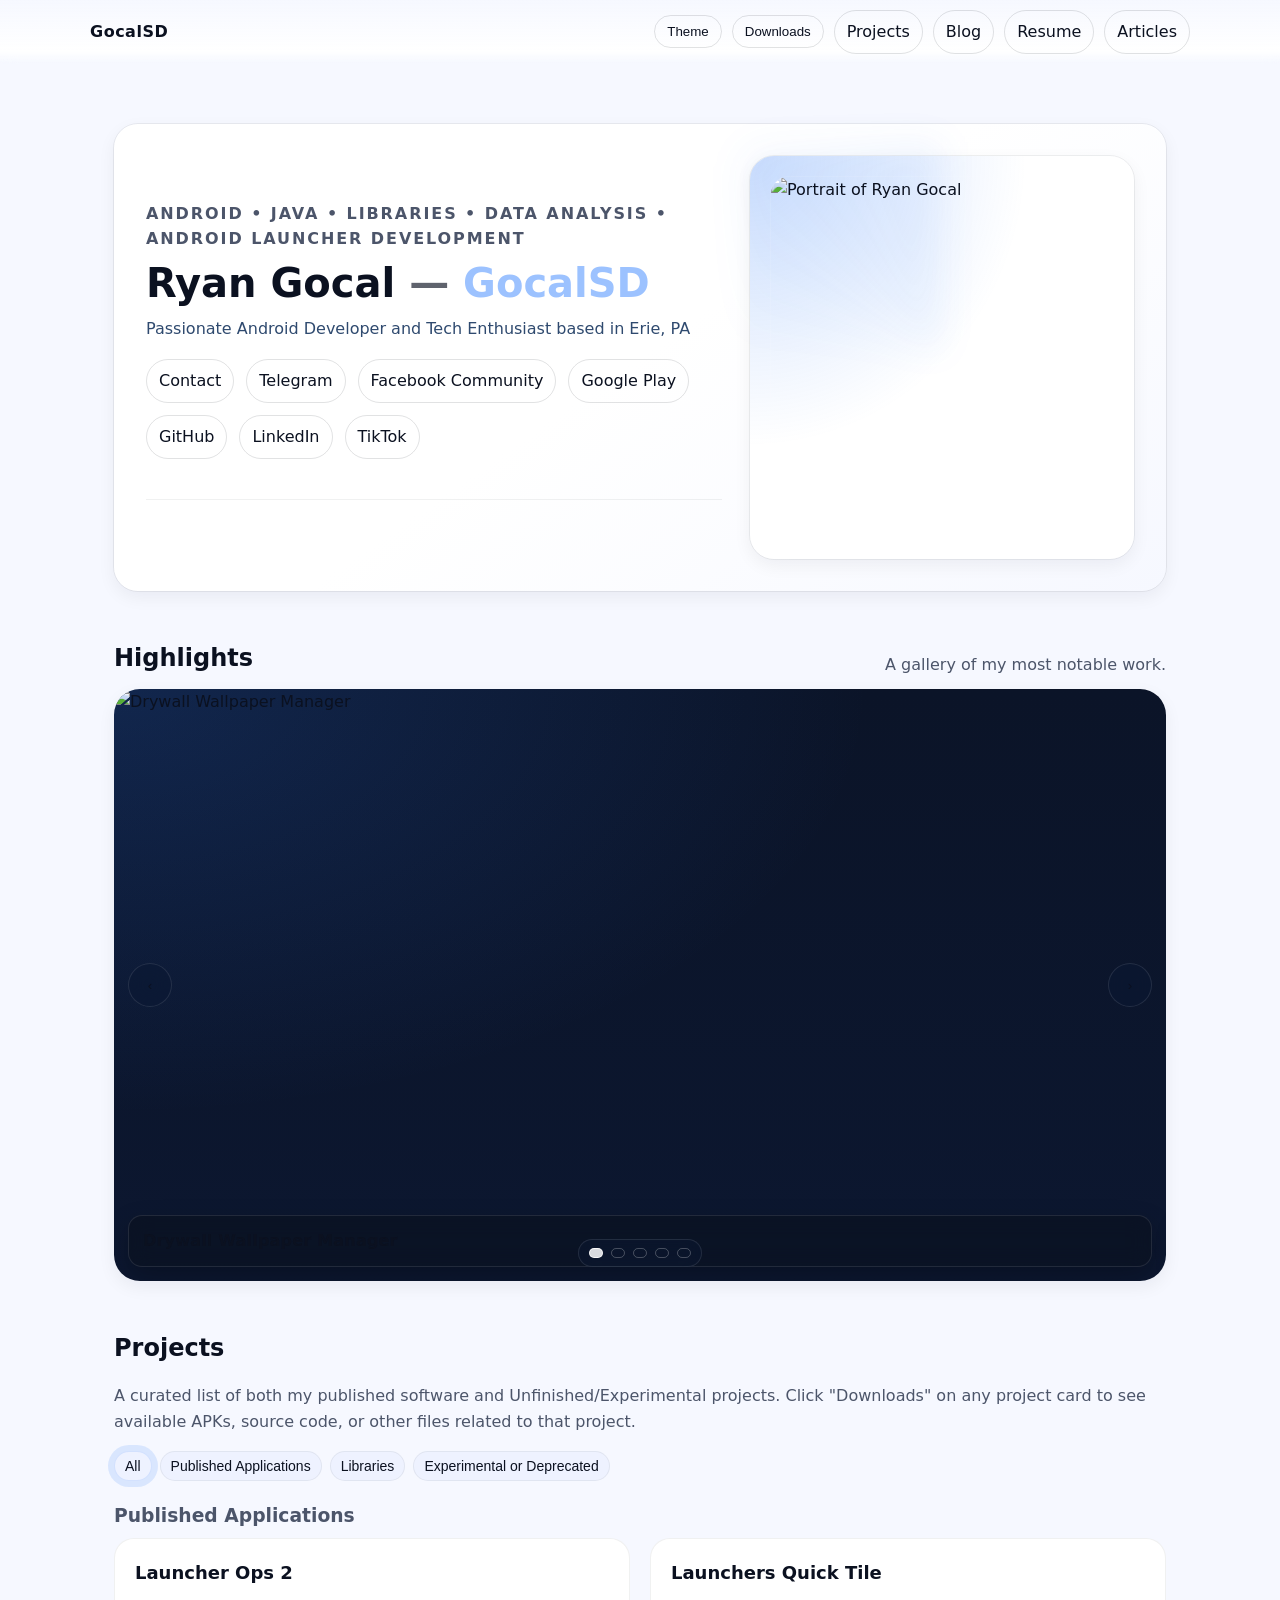
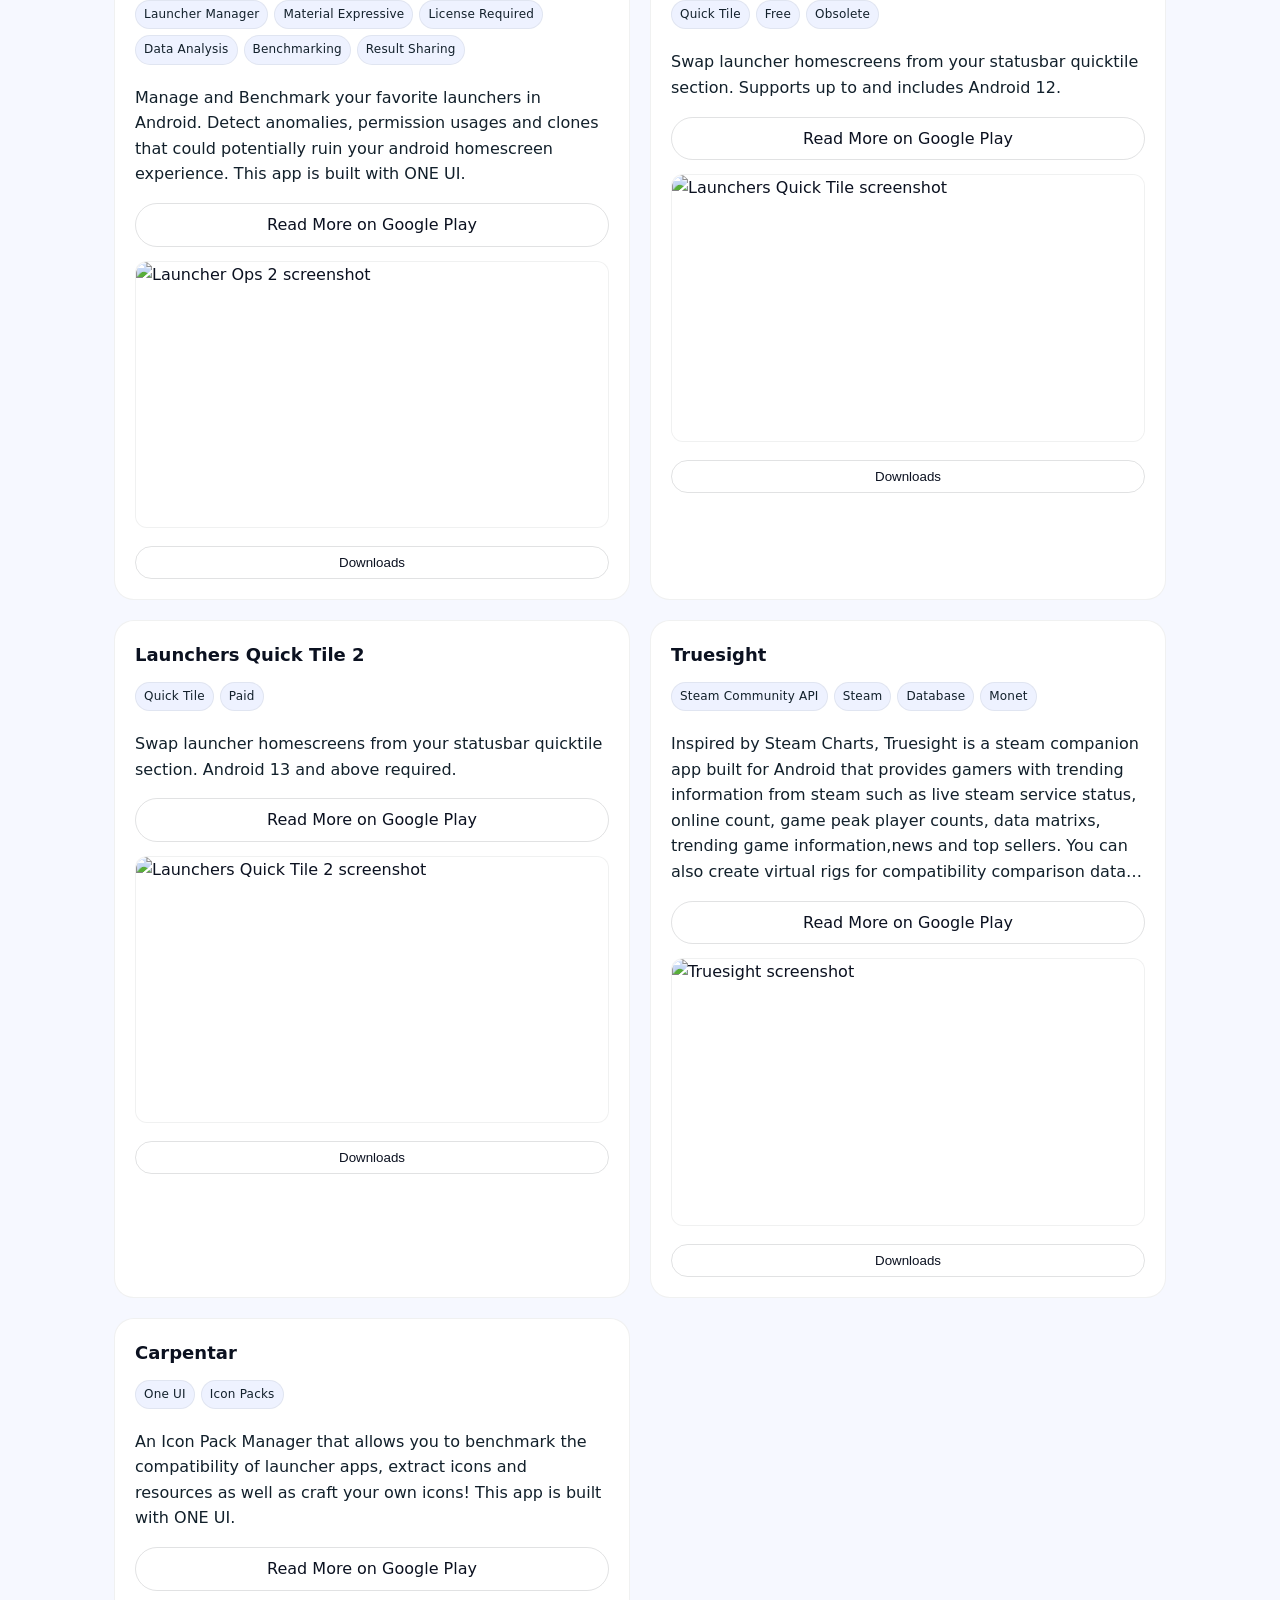
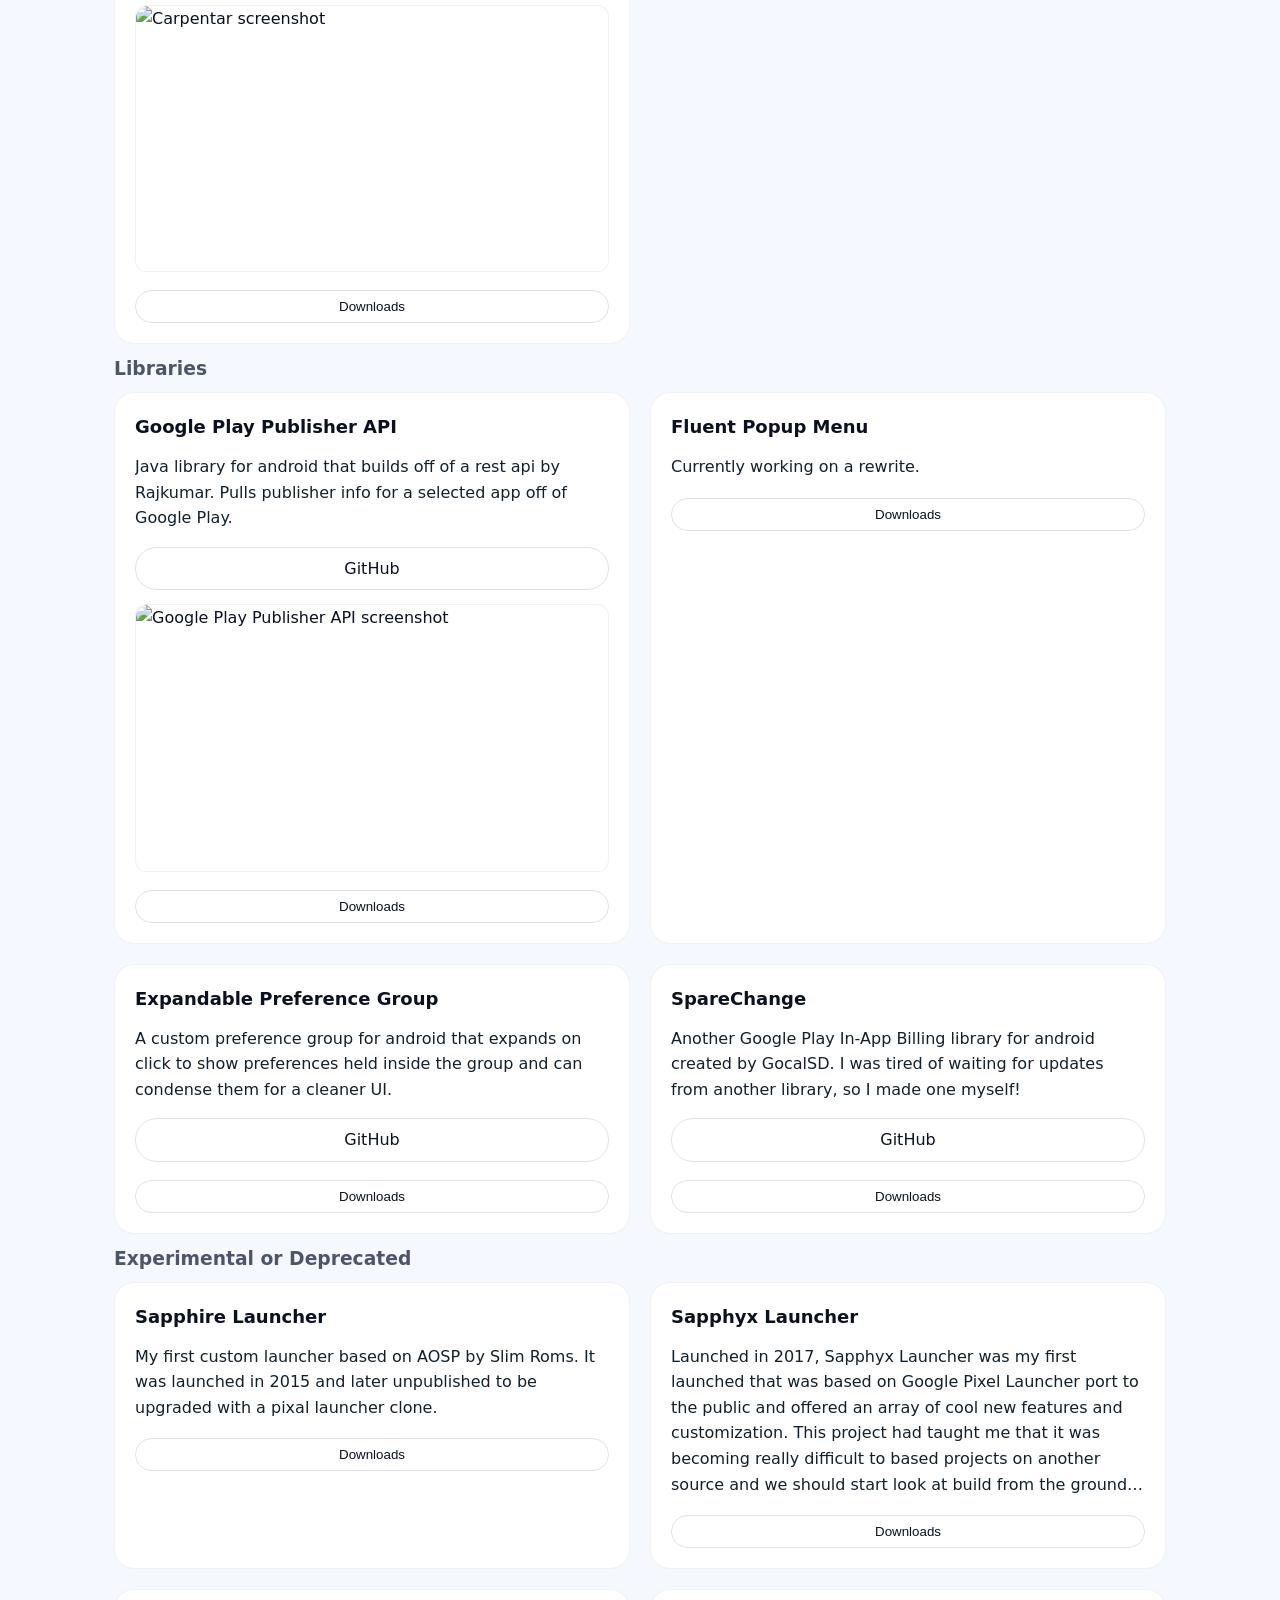
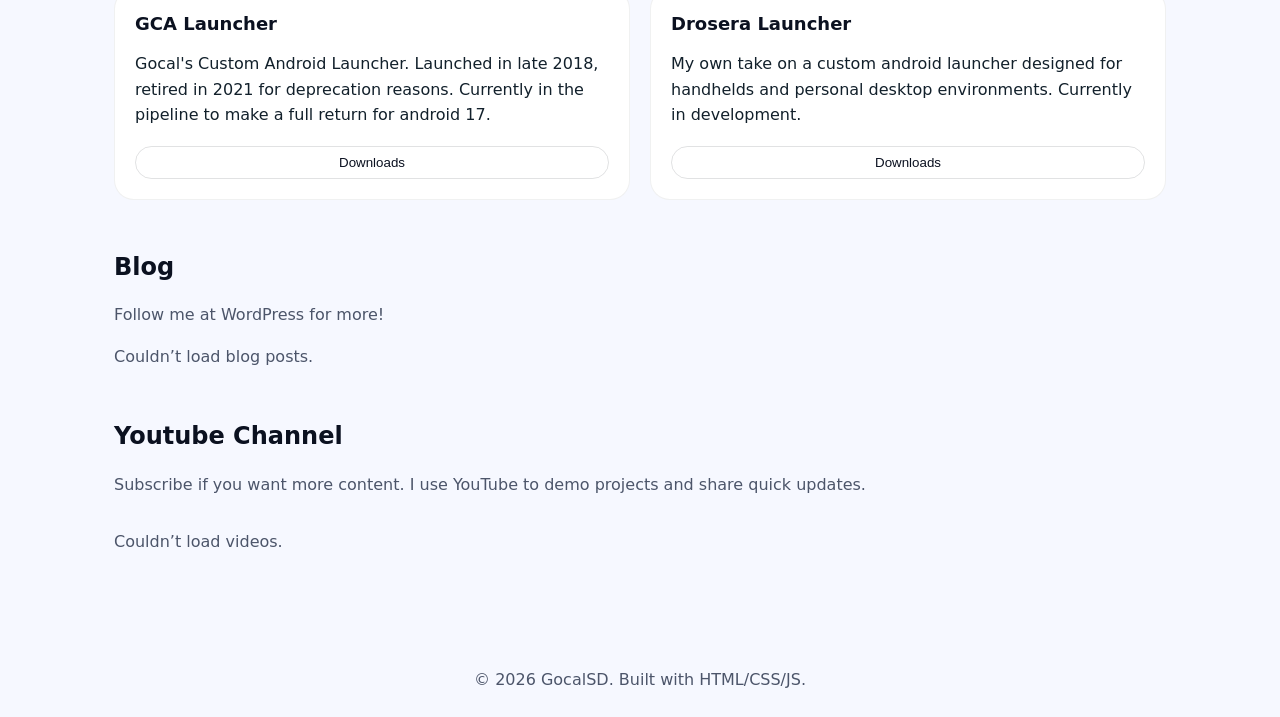
==== index.html @ b49c9dfb "Refactor downloads section styles in index.html Updated styles for downloads section to improve layo" ====
<!doctype html>
<html lang="en">
<head>
  <meta charset="utf-8" />
  <title>Ryan Gocal — GocalSD</title>
  <meta name="viewport" content="width=device-width, initial-scale=1" />
  <meta name="description" content="Android Products by GocalSD. Published Products, Experiments, and libraries." />

  <!-- Social cards -->
  <meta property="og:title" content="Ryan Gocal — GocalSD" />
  <meta property="og:description" content="Android developer — GocalSD. Projects, experiments, and code." />
  <meta property="og:type" content="website" />
  <meta property="og:image" content="https://raw.githubusercontent.com/rgocal/rgocal.github.io/main/avatar.png" />
  <meta name="twitter:card" content="summary_large_image" />

  <style>
    :root{
      --bg:#0b1220;
      --bg-soft:#0f1a30;
      --text:#ecf2ff;
      --muted:#a7b3cc;
      --brand:#2f7af7;
      --card:#101a2e;
      --chip:#17233d;
      --card-text:#cfe0ff;
      --subtitle:#cbd6ff;
      --border: rgba(255,255,255,.08);
      --header-fade: rgba(11,18,32,.92);
      --action-border: var(--border);
      --action-btn-bg: transparent;
      --action-btn-hover-bg: rgba(47,122,247,0.06);
      --ring: rgba(47,122,247,.35);
      --shadow: 0 10px 30px rgba(0,0,0,.35);
      --radius: 16px;
    }
    *{box-sizing:border-box}
    html,body{margin:0;padding:0;background:var(--bg);color:var(--text);font:16px/1.6 ui-sans-serif,system-ui,-apple-system,Segoe UI,Roboto,Inter,Ubuntu,'Helvetica Neue',Arial}
    a{color:inherit;text-decoration:none}
    .container{max-width:1100px;margin:0 auto;padding:24px}

    header.site{
      position:sticky;top:0;z-index:50;
      background:linear-gradient(180deg,var(--bg) 0%,var(--header-fade) 80%,rgba(0,0,0,0) 100%);
      backdrop-filter:saturate(140%) blur(8px)
    }
    .nav{display:flex;align-items:center;justify-content:space-between;gap:12px;padding:10px 0}
    .nav a.brand{font-weight:700;letter-spacing:.5px}
    .nav .actions{display:flex;gap:10px;align-items:center;flex-wrap:wrap}

    .btn{
      border:1px solid var(--action-border);
      padding:8px 12px;border-radius:999px;
      background:var(--action-btn-bg);color:var(--text);
      transition:transform .15s ease, border-color .2s ease, box-shadow .2s ease, background-color .12s ease
    }
    .btn:hover{border-color:var(--ring);box-shadow:0 0 0 6px var(--ring);background:var(--action-btn-hover-bg)}
    .toggle{cursor:pointer}

    /* Hero */
    .hero{
      display:grid;grid-template-columns:1.2fr .8fr;gap:28px;align-items:center;
      margin-top:36px;margin-bottom:28px;
      border-radius:calc(var(--radius) + 8px);
      padding:32px;
      background:linear-gradient(145deg,var(--bg-soft) 0%, var(--card) 50%, var(--bg) 100%);
      outline:1px solid rgba(0,0,0,0.06);
      box-shadow: var(--shadow)
    }
    .kicker{color:var(--muted);font-weight:600;text-transform:uppercase;letter-spacing:.12em;margin-bottom:8px}
    h1{font-size:40px;line-height:1.15;margin:0 0 10px}
    .subtitle{color:var(--subtitle);margin:0 0 18px}
    .hero-actions{display:flex;gap:12px;flex-wrap:wrap}
    .hero-objectives{margin-top:clamp(24px, 3.2vw, 40px);padding-top:14px;border-top:1px solid var(--border)}
    .hero-objectives ul{margin:0;padding-left:1.1rem;display:flex;flex-direction:column;gap:8px}
    .hero-objectives li{color:var(--card-text)}
    .hero-objectives strong{color:var(--text)}

    .hero-media{
      position:relative;aspect-ratio:1/1.05;border-radius:24px;padding:20px;
      background:radial-gradient(120% 120% at 0% 0%, rgba(47,122,247,.25) 0%, rgba(47,122,247,0) 60%),
                 linear-gradient(180deg,var(--bg-soft),var(--card));
      outline:1px solid var(--border);
      box-shadow: var(--shadow)
    }
    .hero-media img{
      width:100%;height:100%;object-fit:cover;border-radius:18px;display:block;
      border:1px solid rgba(255,255,255,.1); transform:translateZ(0);
    }
    .ring{
      position:absolute; inset:-14px; border-radius:28px; pointer-events:none;
      background: conic-gradient(from 0deg, transparent 0 75%, var(--ring));
      filter:blur(18px); opacity:.55; animation:spin 10s linear infinite
    }
    @keyframes spin{to{transform:rotate(360deg)}}

    /* Sections */
    section{margin:48px 0}
    .section-title{font-weight:700;margin:0 0 12px;font-size:24px}
    .muted{color:var(--muted)}

    /* Projects */
    .filters{display:flex;gap:8px;flex-wrap:wrap;margin:10px 0 20px}
    .chip{
      background:var(--chip);
      border:1px solid var(--border);
      border-radius:999px;
      padding:6px 10px;
      font-size:14px;
      color:var(--text);
      cursor:pointer;
      transition:transform .1s ease, border-color .2s ease, box-shadow .2s ease
    }
    .chip[aria-pressed="true"]{border-color:var(--ring);box-shadow:0 0 0 6px var(--ring)}

    .grid{display:grid;grid-template-columns:repeat(2,minmax(0,1fr));gap:20px}
    @media (max-width:960px){.hero{grid-template-columns:1fr}.grid{grid-template-columns:1fr}}
    @media (max-width:640px){.grid{grid-template-columns:1fr}}

    /* Badge chips on cards */
    .badges{display:flex;flex-wrap:wrap;gap:6px;margin:0 0 8px}

    .badge{
      font-size:12px; padding:4px 8px; border-radius:999px;
      border:1px solid var(--border);
      background:var(--chip);
      color:var(--card-text);
      letter-spacing:.2px; white-space:nowrap;
    }
    .card .price{
      font-size:12px;
      font-weight:700;
      color:var(--brand);
      margin-top:-2px;
    }

        /* Item cards */
    .card{
      background:var(--card);
      border-radius:20px;
      padding:20px;
      border:1px solid var(--border);
      display:flex;flex-direction:column;gap:12px;
      transition:transform .15s ease, box-shadow .2s ease, border-color .2s ease
    }
    .card:hover{transform:translateY(-2px); border-color:var(--ring); box-shadow:0 12px 30px rgba(10,30,70,.35)}
    .card h3{margin:0;font-size:18px}
    .card p{margin:0;color:var(--card-text)}
    .card .links{margin-top:4px;display:flex;flex-direction:column;gap:8px;align-items:stretch}
    .card .links .btn{width:100%;text-align:center}
    .card .links-bottom{margin-top:6px}

    /* Clamp long descriptions so cards are even height-ish */
    .card p{
      display:-webkit-box;
      -webkit-line-clamp:6;
      line-clamp:6;
      -webkit-box-orient:vertical;
      overflow:hidden;
    }

    /* Tame screenshots: 16:9, cropped nicely */
    .screenshot-carousel{
      position:relative;
      width:100%;
      border-radius:12px;
      overflow:hidden;
      border:1px solid var(--border);
      background:rgba(255,255,255,.03);
      margin-top:2px;
    }
    .screenshot-carousel img{
      display:block;
      width:100%;
      aspect-ratio:16/9;
      object-fit:cover;
      border-radius:12px;
      transition:opacity .3s ease;
    }

    /* Downloads sections in project details modal */

.downloads-content{
  display:flex;
  flex-direction:column;
  height:auto;
  max-height:85vh;
  padding:20px;
}

.downloads-header{
  display:flex;
  justify-content:space-between;
  align-items:flex-start;
  gap:12px;
  margin-bottom:14px;
}

.downloads-header h2{
  margin:0;
}

.downloads-list{
  display:flex;
  flex-direction:column;
  gap:8px;
  overflow:auto;
  flex:1 1 auto;
  padding-right:8px;
}

.downloads-list::-webkit-scrollbar{width:12px}
.downloads-list::-webkit-scrollbar-track{background:transparent}
.downloads-list::-webkit-scrollbar-thumb{background:rgba(255,255,255,0.06);border-radius:8px;border:3px solid transparent;background-clip:content-box}
@supports (scrollbar-width: thin) {
  .downloads-list{ scrollbar-width: thin; scrollbar-color: rgba(255,255,255,0.06) transparent; }
}

.download-row{
  display:grid;
  grid-template-columns: 1fr 140px 90px auto;
  gap:10px;
  align-items:center;
  padding:10px;
  border:1px solid var(--border);
  border-radius:12px;
  background:rgba(255,255,255,.03);
}

.download-name{
  font-weight:650;
  overflow:hidden;
  text-overflow:ellipsis;
  white-space:nowrap;
}

.download-actions{
  display:flex;
  gap:8px;
  justify-content:flex-end;
}

@media (max-width:700px){
  .download-row{
    grid-template-columns:1fr;
  }
  .download-actions{
    justify-content:flex-start;
  }
}

    /* Downloads dropdown (uses native details for accessibility) */
    details.downloads{position:relative}
    details.downloads summary{list-style:none;cursor:pointer}
    details.downloads summary::-webkit-details-marker{display:none}
    details.downloads .menu{
      display:none;
      position:absolute;right:0;top:calc(100% + 8px);
      background:var(--card);
      border:1px solid var(--border);
      border-radius:10px;
      padding:8px;
      box-shadow:var(--shadow);
      flex-direction:column;gap:6px;min-width:170px;z-index:40
    }
    details.downloads[open] .menu{display:flex}
    details.downloads .menu a{
      display:block;padding:6px 8px;border-radius:8px;
      color:var(--card-text);text-decoration:none;border:1px solid transparent
    }
    details.downloads .menu a:hover{background:var(--bg-soft);border-color:var(--ring)}

    /* Resume/Articles dropdown in header */
    details.menuDrop{position:relative}
    details.menuDrop summary{list-style:none;cursor:pointer}
    details.menuDrop summary::-webkit-details-marker{display:none}
    details.menuDrop .menu{
      display:none;
      position:absolute;right:0;top:calc(100% + 8px);
      background:var(--card);
      border:1px solid var(--border);
      border-radius:10px;
      padding:8px;
      box-shadow:var(--shadow);
      display:flex;flex-direction:column;gap:6px;
      min-width:260px;
      z-index:60
    }
    details.menuDrop[open] .menu{display:flex}
    details.menuDrop .menu a{
      display:block;
      padding:8px 10px;
      border-radius:10px;
      color:var(--card-text);
      text-decoration:none;
      border:1px solid transparent
    }
    details.menuDrop .menu a:hover{background:var(--bg-soft);border-color:var(--ring)}

    /* PDF modal */
    .modal{position:fixed;inset:0;display:none;align-items:center;justify-content:center;background:rgba(0,0,0,0.6);z-index:100}
    .modal.open{display:flex}
    .modal-content{width:90%;max-width:1000px;height:85%;background:var(--card);border-radius:12px;overflow:hidden;position:relative;border:1px solid var(--border);box-shadow:var(--shadow)}
    .modal-close{position:absolute;top:8px;right:8px;background:transparent;border:0;color:var(--card-text);font-size:22px;padding:6px;cursor:pointer}
    #pdfViewer{width:100%;height:100%;border:0}

    /* Blog cards */
    #blog .meta{ color:var(--muted); font-size:12px; margin-top:4px; }

    /* Gallery / Carousel */
    .carousel{
      border-radius:calc(var(--radius) + 10px);
      overflow:hidden;
      outline:1px solid rgba(255,255,255,.08);
      background:linear-gradient(180deg,#0b1428,#0c1730);
      box-shadow: var(--shadow);
    }
    .carousel-top{
      display:flex;align-items:end;justify-content:space-between;gap:12px;
      margin:0 0 12px;
    }
    .carousel-top .section-title{margin:0}
    .carousel-top .muted{margin:0}

    .carousel-viewport{
      position:relative;
      width:100%;
      aspect-ratio: 16/9;
      background: radial-gradient(120% 120% at 0% 0%, rgba(47,122,247,.18) 0%, rgba(47,122,247,0) 60%);
    }
    .carousel-track{
      height:100%;
      display:flex;
      transition: transform 500ms ease;
      will-change: transform;
    }
    .slide{
      min-width:100%;
      height:100%;
      position:relative;
      user-select:none;
    }
    .slide a{display:block;height:100%}

    /* Default: cover crop */
    .slide img{
      width:100%;
      height:100%;
      object-fit:cover;
      object-position:center;
      display:block;
    }

    /* Low-res handling: don't stretch; keep sharp */
    .slide.is-lowres img{
      object-fit:contain;
      background:
        radial-gradient(120% 120% at 0% 0%, rgba(47,122,247,.16) 0%, rgba(47,122,247,0) 60%),
        linear-gradient(180deg,#0b1428,#0c1730);
      padding:18px;
      border-radius:18px;
    }

    /* Optional little badge */
    .lowres-badge{
      position:absolute;
      top:14px; right:14px;
      font-size:12px;
      padding:6px 10px;
      border-radius:999px;
      border:1px solid rgba(255,255,255,.10);
      background: rgba(12, 25, 51, .55);
      backdrop-filter: blur(10px);
      -webkit-backdrop-filter: blur(10px);
      color: rgba(255,255,255,.85);
      pointer-events:none;
    }

    /* Portrait / landscape crop bias */
    .slide.is-portrait img{ object-position: 50% 25%; }
    .slide.is-landscape img{ object-position: 50% 50%; }

    /* Bottom caption glass banner */
    .caption{
      position:absolute;
      left:14px; right:14px; bottom:14px;
      padding:12px 14px;
      border-radius:14px;
      color:var(--text);
      background: rgba(10, 16, 28, .52);
      border:1px solid rgba(255,255,255,.10);
      backdrop-filter: blur(10px);
      -webkit-backdrop-filter: blur(10px);
      box-shadow: 0 10px 25px rgba(0,0,0,.25);
      display:flex;
      align-items:center;
      justify-content:space-between;
      gap:12px;
      pointer-events:none; /* so slide clicks still work */
    }
    .caption .cap-text{
      font-weight:650;
      letter-spacing:.2px;
      overflow:hidden;
      text-overflow:ellipsis;
      white-space:nowrap;
    }
    .caption .cap-hint{
      color:rgba(255,255,255,.72);
      font-size:12px;
      flex:0 0 auto;
    }

    /* Controls */
    .carousel-btn{
      position:absolute;
      top:50%;
      transform:translateY(-50%);
      width:44px;height:44px;border-radius:999px;
      border:1px solid rgba(255,255,255,.10);
      background: rgba(12, 25, 51, .55);
      backdrop-filter: blur(10px);
      -webkit-backdrop-filter: blur(10px);
      color:var(--text);
      display:grid;place-items:center;
      cursor:pointer;
      transition: transform .12s ease, box-shadow .2s ease, border-color .2s ease;
      z-index:5;
    }
    .carousel-btn:hover{border-color:var(--ring);box-shadow:0 0 0 6px var(--ring)}
    .carousel-btn:active{transform:translateY(-50%) scale(.98)}
    .carousel-btn.prev{left:14px}
    .carousel-btn.next{right:14px}

    .dots{
      position:absolute;
      left:50%;
      transform:translateX(-50%);
      bottom:14px;
      display:flex;
      gap:8px;
      padding:8px 10px;
      border-radius:999px;
      background: rgba(12, 25, 51, .45);
      border:1px solid rgba(255,255,255,.10);
      backdrop-filter: blur(10px);
      -webkit-backdrop-filter: blur(10px);
      z-index:5;
    }
    .dot{
      width:10px;height:10px;border-radius:999px;
      border:1px solid rgba(255,255,255,.35);
      opacity:.7;
      cursor:pointer;
      background:transparent;
    }
    .dot[aria-current="true"]{
      opacity:1;
      background: rgba(255,255,255,.85);
      border-color: rgba(255,255,255,.85);
    }

    /* Articles menu: max height ~ 5 items then scroll */
    .articles-menu{ max-height: 340px; overflow:auto; padding:6px; }
    .articles-item{
      display:flex; gap:10px; align-items:flex-start;
      padding:10px 10px;
      border-radius:10px;
      border:1px solid transparent;
      cursor:pointer;
    }
    .articles-item:hover{ background:var(--bg-soft); border-color:var(--ring); }
    .articles-text{ flex:1; min-width:0; }
    .articles-title{
      font-weight:650; line-height:1.25;
      white-space:nowrap; overflow:hidden; text-overflow:ellipsis;
    }
    .articles-summary{
      margin-top:3px; color:var(--muted);
      font-size:12px; line-height:1.25;
      white-space:nowrap; overflow:hidden; text-overflow:ellipsis;
    }
    .articles-item.expanded .articles-title,
    .articles-item.expanded .articles-summary{
      white-space:normal; overflow:visible; text-overflow:clip;
    }
    .articles-expand{
      flex:0 0 auto;
      width:34px;height:34px;border-radius:999px;
      border:1px solid var(--border);
      background:transparent;
      color:var(--text);
      display:grid;place-items:center;
      cursor:pointer;
      transition: border-color .2s ease, box-shadow .2s ease, transform .12s ease;
    }
    .articles-expand:hover{ border-color:var(--ring); box-shadow:0 0 0 6px var(--ring); }
    .articles-expand:active{ transform:scale(.98); }

    footer{margin:60px 0 20px;color:var(--muted);text-align:center}
  </style>
</head>

<body>
  <header class="site">
    <div class="container nav">
      <a class="brand" href="#top">GocalSD</a>

      <nav class="actions">
        <button class="btn toggle" id="themeBtn" aria-label="Toggle theme">Theme</button>
        <button class="btn" type="button" data-download-project="root">Downloads</button>
        <a class="btn" href="#projects">Projects</a>
        <a class="btn" href="#blog">Blog</a>

        <details class="menuDrop" id="resumeControl">
          <summary class="btn" aria-haspopup="true" aria-expanded="false">Resume</summary>
          <div class="menu resume-menu" role="menu" aria-label="Resume documents"></div>
        </details>

        <details class="menuDrop" id="articlesControl">
          <summary class="btn" aria-haspopup="true" aria-expanded="false">Articles</summary>
          <div class="menu articles-menu" role="menu" aria-label="Articles and mentions"></div>
        </details>
      </nav>
    </div>
  </header>

  <main id="top" class="container">
    <!-- HERO -->
    <section class="hero" aria-label="Intro">
      <div>
        <div class="kicker">Android • Java • Libraries • Data analysis • Android Launcher Development</div>
        <h1>Ryan Gocal <span style="opacity:.65">—</span> <span style="color:#9cc2ff">GocalSD</span></h1>
        <p class="subtitle">Passionate Android Developer and Tech Enthusiast based in Erie, PA</p>

        <div class="hero-actions">
          <a class="btn" href="mailto:rgocal09@gmail.com">Contact</a>
          <a class="btn" href="t.me/@rgocal" target="_blank" rel="noopener">Telegram</a>
          <a class="btn" href="https://www.facebook.com/GocalSoftwareDevelopment/" target="_blank" rel="noopener">Facebook Community</a>
          <a class="btn" href="https://play.google.com/store/apps/dev?id=8934848548747347540" target="_blank" rel="noopener">Google Play</a>
          <a class="btn" href="https://github.com/rgocal" target="_blank" rel="noopener">GitHub</a>
          <a class="btn" href="https://www.linkedin.com/in/ryan-gocal-28682119a/" target="_blank" rel="noopener">LinkedIn</a>
          <a class="btn" href="https://www.tiktok.com/@dracos_aura" target="_blank" rel="noopener">TikTok</a>
        </div>

        <div class="hero-objectives" id="objectivesList" aria-live="polite"></div>
      </div>

      <div class="hero-media" aria-hidden="true">
        <div class="ring"></div>
        <picture>
          <source srcset="https://raw.githubusercontent.com/rgocal/rgocal.github.io/main/avatar_optimized_small.webp" type="image/webp">
          <img src="https://raw.githubusercontent.com/rgocal/rgocal.github.io/main/avatar.png"
               alt="Portrait of Ryan Gocal" loading="lazy" width="1200" height="1200">
        </picture>
      </div>
    </section>

    <!-- GALLERY -->
    <section id="gallery" aria-label="Highlights">
      <div class="carousel-top">
        <h2 class="section-title" id="gallery-title">Highlights</h2>
        <p class="muted" id="gallery-subtitle">A gallery of my most notable work.</p>
      </div>

      <div class="carousel" data-carousel>
        <div class="carousel-viewport" id="carousel-viewport">
          <div class="carousel-track" id="carousel-track"></div>

          <button class="carousel-btn prev" type="button" id="carousel-prev" aria-label="Previous slide">‹</button>
          <button class="carousel-btn next" type="button" id="carousel-next" aria-label="Next slide">›</button>

          <div class="dots" id="carousel-dots" aria-label="Slide navigation"></div>
        </div>
      </div>
    </section>

    <!-- PROJECTS -->
    <section id="projects" aria-label="Projects">
      <h2 class="section-title">Projects</h2>
      <p class="muted">
        A curated list of both my published software and Unfinished/Experimental projects. Click "Downloads" on any project card to see available APKs, source code, or other files related to that project.
      </p>

      <div class="filters" id="filters"></div>
      <div id="grid" role="list"></div>
    </section>

    <!-- BLOG -->
    <section id="blog" aria-label="Blog">
      <h2 class="section-title">Blog</h2>
      <p class="muted">Follow me at WordPress for more!</p>
      <div id="blog-posts" class="grid" role="list"></div>
    </section>

    <!-- YOUTUBE -->
    <section id="youtube" aria-label="YouTube">
      <h2 class="section-title">Youtube Channel</h2>
      <p class="muted">
        Subscribe if you want more content. I use YouTube to demo projects and share quick updates.
      </p>
      <div id="youtube-videos" class="grid" role="list"></div>
    </section>
  </main>

  <footer class="container">
    <div>© <span id="year"></span> GocalSD. Built with HTML/CSS/JS.</div>
  </footer>

  <!-- PDF modal -->
  <div id="pdfModal" class="modal" aria-hidden="true">
    <div class="modal-content" role="dialog" aria-modal="true" aria-label="Document preview">
      <button id="pdfModalClose" class="modal-close" aria-label="Close">✕</button>
      <iframe id="pdfViewer" title="Document preview"></iframe>
    </div>
  </div>

  <div id="downloadsModal" class="modal" aria-hidden="true">
  <div class="modal-content downloads-content" role="dialog" aria-modal="true" aria-label="Downloads">
    <button id="downloadsModalClose" class="modal-close" aria-label="Close">✕</button>

    <div class="downloads-header">
      <div>
        <h2 id="downloadsTitle">Downloads</h2>
        <p class="muted" id="downloadsPath">/</p>
      </div>
    </div>

    <div id="downloadsList" class="downloads-list"></div>
  </div>
</div>

  <script>
    // ---------------------------
    // Year + theme toggle
    // ---------------------------
    const yearEl = document.getElementById('year');
    yearEl.textContent = new Date().getFullYear();

    const themeBtn = document.getElementById('themeBtn');
    const prefersLight = window.matchMedia('(prefers-color-scheme: light)');
    const setTheme = (light) => {
      document.documentElement.style.setProperty('--bg', light ? '#f6f8ff' : '#0b1220');
      document.documentElement.style.setProperty('--bg-soft', light ? '#ffffff' : '#0f1a30');
      document.documentElement.style.setProperty('--text', light ? '#0b1120' : '#ecf2ff');
      document.documentElement.style.setProperty('--muted', light ? '#4c556a' : '#a7b3cc');
      document.documentElement.style.setProperty('--card', light ? '#ffffff' : '#101a2e');
      document.documentElement.style.setProperty('--chip', light ? '#eef2ff' : '#17233d');
      document.documentElement.style.setProperty('--card-text', light ? '#12202b' : '#cfe0ff');
      document.documentElement.style.setProperty('--subtitle', light ? '#2f4a6f' : '#cbd6ff');
      document.documentElement.style.setProperty('--border', light ? 'rgba(11,17,28,0.06)' : 'rgba(255,255,255,.08)');
      document.documentElement.style.setProperty('--ring', light ? 'rgba(47,122,247,.14)' : 'rgba(47,122,247,.35)');
      document.documentElement.style.setProperty('--shadow', light ? '0 6px 18px rgba(15,22,40,.06)' : '0 10px 30px rgba(0,0,0,.35)');
      document.documentElement.style.setProperty('--header-fade', light ? 'rgba(255,255,255,.92)' : 'rgba(11,18,32,.92)');
      document.documentElement.style.setProperty('--action-border', light ? 'rgba(11,17,28,0.12)' : 'var(--border)');
      document.documentElement.style.setProperty('--action-btn-bg', 'transparent');
      document.documentElement.style.setProperty('--action-btn-hover-bg', 'rgba(47,122,247,0.06)');
    };

    // init theme
    setTheme(prefersLight.matches);

    // simple toggle
    let isLight = prefersLight.matches;
    themeBtn.addEventListener('click', () => {
      isLight = !isLight;
      setTheme(isLight);
    });

    // ---------------------------
    // Upcoming objectives
    // ---------------------------
    const objectivesList = document.getElementById('objectivesList');

    function escapeHtml(value) {
      return String(value ?? '')
        .replace(/&/g, '&amp;')
        .replace(/</g, '&lt;')
        .replace(/>/g, '&gt;')
        .replace(/\"/g, '&quot;')
        .replace(/'/g, '&#39;');
    }

    async function loadObjectives() {
      if (!objectivesList) return;

      try {
        const response = await fetch('objectives.json', { cache: 'no-store' });
        if (!response.ok) throw new Error('objectives.json missing');

        const data = await response.json();
        const enabled = data && typeof data === 'object' && 'enabled' in data ? data.enabled !== false : true;
        const items = Array.isArray(data) ? data : (Array.isArray(data?.items) ? data.items : []);

        if (!enabled) {
          objectivesList.innerHTML = '';
          return;
        }

        if (!items.length) {
          objectivesList.innerHTML = '<p class="muted">No upcoming projects.</p>';
          return;
        }

        objectivesList.innerHTML = `
          <ul>
            ${items.map(item => {
              const label = escapeHtml(item.label || 'Upcoming project');
              const description = escapeHtml(item.description || '');
              const start = item.startingYear ? escapeHtml(item.startingYear) : '';
              const release = item.expectedReleaseYear ? escapeHtml(item.expectedReleaseYear) : '';
              const details = [
                description,
                start ? `Starting year: ${start}` : '',
                release ? `Expected release year: ${release}` : ''
              ].filter(Boolean).join(' • ');

              return `<li><strong>${label}</strong>${details ? ` — ${details}` : ''}</li>`;
            }).join('')}
          </ul>
        `;
      } catch (error) {
        objectivesList.innerHTML = '';
      }
    }

    loadObjectives();

    // ---------------------------
    // Header menus (Resume + Articles) close each other
    // ---------------------------
    const resumeControl   = document.getElementById('resumeControl');
    const articlesControl = document.getElementById('articlesControl');

    function closeOtherMenus(opened){
      [resumeControl, articlesControl].forEach(d => {
        if (d && d !== opened) d.open = false;
      });
    }
    resumeControl?.addEventListener('toggle', () => { if (resumeControl.open) closeOtherMenus(resumeControl); });
    articlesControl?.addEventListener('toggle', () => { if (articlesControl.open) closeOtherMenus(articlesControl); });

    // ---------------------------
    // Projects
    // ---------------------------
    const elGrid = document.getElementById('grid');
    const elFilters = document.getElementById('filters');
    elGrid.classList.remove('grid'); // wrapper isn't a grid; groups are

    const truthy = v => v && v !== 'null' && String(v).trim() !== '';
    const slug = s => s.toLowerCase().replace(/[^a-z0-9]+/g,'-').replace(/^-|-$/g,'');

function normalize(item){
  const name = item.label || 'Untitled';
  const description = item.description || '';
  const screenshots = Array.isArray(item.screenshots)
    ? item.screenshots.filter(truthy)
    : (truthy(item.screenshot) ? [item.screenshot] : []);
  const image = screenshots[0] || '';
  const url = truthy(item.url) ? item.url : '';
  const projectId = item.projectId || item.id || slug(name);
  const packageName = item.packageName || '';

  // Badges are loaded only from projects.json.
  const badges = Array.isArray(item.badges) ? item.badges.slice(0) : [];

  return { name, description, image, screenshots, url, badges, projectId, packageName, price: item.price || '' };
}

function badgeRow(badges){
  if (!badges || !badges.length) return '';
  const key = (t)=> String(t).toLowerCase().replace(/\+/g,'plus').replace(/[^a-z0-9]+/g,'-');
  return `<div class="badges">${badges.map(b=>`<span class="badge" data-k="${key(b)}">${b}</span>`).join('')}</div>`;
}

    function ctaLabel(u){
      if (!u) return '';
      if (u.includes('play.google.com')) return 'Read More on Google Play';
      if (u.includes('github.com')) return 'GitHub';
      return 'Learn more';
    }

    function card(p){
      const li = document.createElement('article');
      li.className = 'card';
      li.setAttribute('role','listitem');

      const screenshots = Array.isArray(p.screenshots) && p.screenshots.length
        ? p.screenshots.filter(Boolean)
        : (p.image ? [p.image] : []);
      const primaryImage = screenshots[0] || '';
      const screenshotData = escapeHtml(screenshots.join('|'));
      const screenshotMarkup = screenshots.length
        ? `<div class="screenshot-carousel" data-screenshots="${screenshotData}" data-title="${escapeHtml(p.name)}"><img loading="lazy" alt="${escapeHtml(p.name)} screenshot" src="${escapeHtml(primaryImage)}"></div>`
        : '';

      li.innerHTML = `
        <h3>${escapeHtml(p.name)}</h3>
        ${badgeRow(p.badges)}
        ${p.description ? `<p>${escapeHtml(p.description)}</p>` : ''}
        ${p.price ? `<div class="price">${escapeHtml(p.price)}</div>` : ''}
        ${p.url ? `<div class="links"><a class="btn" href="${escapeHtml(p.url)}" target="_blank" rel="noopener">${ctaLabel(p.url)}</a></div>` : ''}
        ${screenshotMarkup}
        <div class="links links-bottom">
          <button class="btn" type="button" data-download-project="${escapeHtml(p.projectId)}">Downloads</button>
        </div>
      `;
      return li;
    }

    let sections = []; // [{ name, key, items: [...] }]
    let active = 'All';

    function renderFilterChips(){
      elFilters.innerHTML = '';
      const make = (label, key) => {
        const b = document.createElement('button');
        b.className = 'chip';
        b.textContent = label;
        b.setAttribute('aria-pressed', active===key ? 'true' : 'false');
        b.onclick = () => { active = (active===key ? 'All' : key); render(); };
        return b;
      };
      elFilters.appendChild(make('All','All'));
      sections.forEach(s => elFilters.appendChild(make(s.name, s.key)));
    }

    function render(){
      // update chip pressed state
      [...elFilters.children].forEach(ch => {
        const want = (active === 'All') ? 'All' : (sections.find(s => s.key === active)?.name || '');
        ch.setAttribute('aria-pressed', ch.textContent === want ? 'true' : 'false');
      });

      elGrid.innerHTML = '';

      if (active === 'All'){
        sections.forEach(s => {
          if (!s.items.length) return;

          const h = document.createElement('h3');
          h.className = 'muted';
          h.id = s.key;
          h.style.margin = '10px 0 8px';
          h.textContent = s.name;
          elGrid.appendChild(h);

          const group = document.createElement('div');
          group.className = 'grid';
          s.items.forEach(p => group.appendChild(card(p)));
          elGrid.appendChild(group);
        });
      } else {
        const s = sections.find(x => x.key === active);
        const group = document.createElement('div');
        group.className = 'grid';
        (s?.items || []).forEach(p => group.appendChild(card(p)));
        elGrid.appendChild(group);
      }

      setupScreenshotCarousels();
    }

    function setupScreenshotCarousels(){
      document.querySelectorAll('.screenshot-carousel').forEach(carousel => {
        const screenshots = (carousel.getAttribute('data-screenshots') || '').split('|').filter(Boolean);
        if (screenshots.length <= 1) return;

        const img = carousel.querySelector('img');
        if (!img) return;

        clearInterval(carousel.__intervalId);
        let index = 0;
        carousel.__intervalId = setInterval(() => {
          index = (index + 1) % screenshots.length;
          img.src = screenshots[index];
          img.alt = `${carousel.getAttribute('data-title') || 'Screenshot'} ${index + 1}`;
        }, 4000);
      });
    }

    const playStoreCache = new Map();

    async function fetchPlayStoreDetails(packageName){
      if (!packageName) return null;
      if (playStoreCache.has(packageName)) return playStoreCache.get(packageName);

      try {
        const response = await fetch(`https://play.rajkumaar.co.in/json?id=${encodeURIComponent(packageName)}`, { cache:'no-store' });
        if (!response.ok) throw new Error('Play Store API unavailable');
        const data = await response.json();
        const details = {
          description: data.description || '',
          screenshots: Array.isArray(data.screenshots) ? data.screenshots.filter(Boolean) : [],
          image: Array.isArray(data.screenshots) && data.screenshots.length ? data.screenshots[0] : '',
          url: `https://play.google.com/store/apps/details?id=${encodeURIComponent(packageName)}`,
          price: data.price || data.priceText || ''
        };
        playStoreCache.set(packageName, details);
        return details;
      } catch (error) {
        return null;
      }
    }

    async function hydratePublishedApps(section){
      if (!section) return;

      await Promise.all(section.items.map(async item => {
        if (!item.packageName) return;
        const details = await fetchPlayStoreDetails(item.packageName);
        if (!details) return;
        Object.assign(item, {
          description: item.description || details.description || '',
          screenshots: item.screenshots?.length ? item.screenshots : (details.screenshots || []),
          image: item.image || details.image || '',
          url: item.url || details.url || '',
          price: item.price || details.price || ''
        });
      }));
    }

    fetch('projects.json', {cache:'no-store'})
      .then(r => r.ok ? r.json() : Promise.reject())
      .then(async data => {
        const dedupe = new Set();
        sections = Object.entries(data).map(([name, arr]) => {
          const items = (Array.isArray(arr) ? arr : [])
            .map(normalize)
            .filter(p => {
              const id = `${p.name}|${p.url}`;
              if (dedupe.has(id)) return false;
              dedupe.add(id);
              return true;
            });
          return { name, key: slug(name), items };
        });

        const publishedSection = sections.find(section => section.name === 'Published Applications');
        await hydratePublishedApps(publishedSection);

        renderFilterChips();
        render();
      })
      .catch(() => {
        elGrid.innerHTML = '<div class="muted">Couldn’t load <code>projects.json</code>.</div>';
      });

// ---------------------------
// Downloads modal / file index
// ---------------------------
const downloadsModal = document.getElementById('downloadsModal');
const downloadsModalClose = document.getElementById('downloadsModalClose');
const downloadsTitle = document.getElementById('downloadsTitle');
const downloadsPath = document.getElementById('downloadsPath');
const downloadsList = document.getElementById('downloadsList');

let downloadsData = null;

function closeDownloads(){
  downloadsModal?.classList.remove('open');
  downloadsModal?.setAttribute('aria-hidden', 'true');
}

downloadsModalClose?.addEventListener('click', closeDownloads);
downloadsModal?.addEventListener('click', (e) => {
  if (e.target === downloadsModal) closeDownloads();
});

async function getDownloadsData(){
  if (downloadsData) return downloadsData;
  const r = await fetch('downloads.json', { cache:'no-store' });
  if (!r.ok) throw new Error('downloads.json missing');
  downloadsData = await r.json();
  return downloadsData;
}

function safeHtml(value){
  const div = document.createElement('div');
  div.textContent = String(value ?? '');
  return div.innerHTML;
}

function normalizeDownloadFile(file){
  if (typeof file === 'string') {
    return { label: 'Download', url: file, lastModified: '—', size: '—' };
  }
  return {
    label: file.label || file.name || file.title || 'Untitled file',
    url: file.url || file.href || file.link || '',
    lastModified: file.lastModified || file.modified || file.date || '—',
    size: file.size || file.fileSize || '—'
  };
}

async function openDownloads(projectId = 'root'){
  const data = await getDownloadsData();

  const normalizedId = projectId || 'root';
  const dir = normalizedId === 'root'
    ? data.root
    : data.projects?.[normalizedId];

  const title = dir?.label || (normalizedId === 'root' ? 'Downloads' : normalizedId);
  const files = Array.isArray(dir?.files) ? dir.files.map(normalizeDownloadFile) : [];

  downloadsTitle.textContent = title;
  downloadsPath.textContent = normalizedId === 'root' ? '/root' : `/projects/${normalizedId}`;

  downloadsList.innerHTML = files.length
    ? files.map(file => {
        const url = safeHtml(file.url);
        return `
          <div class="download-row">
            <div class="download-name" title="${safeHtml(file.label)}">${safeHtml(file.label)}</div>
            <div class="muted">${safeHtml(file.lastModified)}</div>
            <div class="muted">${safeHtml(file.size)}</div>
            <div class="download-actions">
              ${url ? `<a class="btn" href="${url}" target="_blank" rel="noopener">Open</a>` : ''}
              ${url ? `<button class="btn" type="button" data-copy-url="${url}">Copy</button>` : ''}
            </div>
          </div>
        `;
      }).join('')
    : '<div class="muted">No downloads available for this directory.</div>';

  downloadsModal.classList.add('open');
  downloadsModal.setAttribute('aria-hidden','false');
}

document.addEventListener('click', (e) => {
  const btn = e.target.closest('[data-download-project]');
  if (!btn) return;

  const projectId = btn.getAttribute('data-download-project') || 'root';

  openDownloads(projectId).catch(() => {
    downloadsTitle.textContent = 'Downloads';
    downloadsPath.textContent = '/error';
    downloadsList.innerHTML = '<div class="muted">Couldn’t load <code>downloads.json</code>.</div>';
    downloadsModal.classList.add('open');
    downloadsModal.setAttribute('aria-hidden','false');
  });
});

downloadsList?.addEventListener('click', async (e) => {
  const btn = e.target.closest('[data-copy-url]');
  if (!btn) return;

  const url = btn.getAttribute('data-copy-url');
  try {
    await navigator.clipboard.writeText(url);
    btn.textContent = 'Copied';
    setTimeout(() => btn.textContent = 'Copy', 1200);
  } catch {
    prompt('Copy this URL:', url);
  }
});

    // ---------------------------
    // WordPress Blog integration
    // ---------------------------
    const WP_SITE = 'gocalsdb.wordpress.com';
    const blogEl = document.getElementById('blog-posts');

    function strip(html){
      const tmp = document.createElement('div'); tmp.innerHTML = html || '';
      [...tmp.querySelectorAll('script,style')].forEach(n => n.remove());
      return (tmp.textContent || tmp.innerText || '').trim();
    }
    function fmtDate(iso){
      try {
        const d = new Date(iso);
        return d.toLocaleDateString(undefined, { year:'numeric', month:'short', day:'numeric' });
      } catch { return ''; }
    }
    function postCard(p){
      const li = document.createElement('article');
      li.className = 'card';
      li.setAttribute('role','listitem');

      const media = p._embedded?.['wp:featuredmedia']?.[0]?.source_url || p.jetpack_featured_media_url || '';
      const excerpt = strip(p.excerpt?.rendered || p.content?.rendered || '').slice(0, 220);

      li.innerHTML = `
        ${media ? `<img loading="lazy" alt="" src="${media}">` : ''}
        <h3>${strip(p.title?.rendered)}</h3>
        <div class="meta">${fmtDate(p.date)}</div>
        ${excerpt ? `<p>${excerpt}…</p>` : ''}
        <div class="links"><a class="btn" href="${p.link}" target="_blank" rel="noopener">Read post</a></div>
      `;
      return li;
    }

    async function loadBlog(){
      if (!blogEl) return;
      blogEl.innerHTML = '<div class="muted">Loading posts…</div>';

      const std = `${WP_SITE.replace(/\/$/,'')}/wp-json/wp/v2/posts?_embed&per_page=6`;
      const wpcom = `https://public-api.wordpress.com/wp/v2/sites/${encodeURIComponent(WP_SITE.replace(/^https?:\/\//,''))}/posts?_embed&per_page=6`;

      async function fetchJSON(url){
        const r = await fetch(url, { cache:'no-store' });
        if (!r.ok) throw new Error('HTTP '+r.status);
        return r.json();
      }

      try {
        let posts;
        try { posts = await fetchJSON(std); }
        catch { posts = await fetchJSON(wpcom); }

        blogEl.innerHTML = '';
        (posts || []).forEach(p => blogEl.appendChild(postCard(p)));
        if (!posts?.length) blogEl.innerHTML = '<div class="muted">No posts found.</div>';
      } catch {
        blogEl.innerHTML = '<div class="muted">Couldn’t load blog posts.</div>';
      }
    }
    loadBlog();

    // ---------------------------
    // YouTube playlist (no API key; rss2json)
    // ---------------------------
    const ytContainer = document.getElementById('youtube-videos');
    const PLAYLIST_ID = 'PLzwJQ-19lU6629_86Vx4LibFXMXM9GNoz';
    const RSS_URL = `https://www.youtube.com/feeds/videos.xml?playlist_id=${PLAYLIST_ID}`;
    const API_URL = `https://api.rss2json.com/v1/api.json?rss_url=${encodeURIComponent(RSS_URL)}`;

    fetch(API_URL)
      .then(r => r.json())
      .then(data => {
        if (!data.items || !data.items.length) {
          ytContainer.innerHTML = '<p class="muted">No videos found.</p>';
          return;
        }
        ytContainer.innerHTML = data.items.slice(0, 6).map(video => `
          <article class="card">
            <img src="${video.thumbnail}" alt="${video.title}" loading="lazy">
            <h3>${video.title}</h3>
            <p class="muted">${new Date(video.pubDate).toLocaleDateString()}</p>
            <div class="links"><a class="btn" href="${video.link}" target="_blank" rel="noopener">Watch</a></div>
          </article>
        `).join('');
      })
      .catch(() => {
        ytContainer.innerHTML = '<p class="muted">Couldn’t load videos.</p>';
      });

    // ---------------------------
    // Resume JSON + PDF modal
    // ---------------------------
    const resumeMenuEl = document.querySelector('.resume-menu');
    const pdfModal = document.getElementById('pdfModal');
    const pdfViewer = document.getElementById('pdfViewer');
    const pdfModalClose = document.getElementById('pdfModalClose');

    function openPdf(url){
      if (!url) return;
      pdfViewer.src = url;
      pdfModal.classList.add('open');
      pdfModal.setAttribute('aria-hidden','false');
    }
    function closePdf(){
      pdfModal.classList.remove('open');
      pdfModal.setAttribute('aria-hidden','true');
      pdfViewer.src = '';
    }

    pdfModalClose?.addEventListener('click', closePdf);
    pdfModal?.addEventListener('click', (e)=>{ if (e.target === pdfModal) closePdf(); });
    document.addEventListener('keydown', (e)=>{ if (e.key === 'Escape') { closePdf(); closeDownloads(); } });

    function loadResumeJSON(){
      if (!resumeMenuEl) return;
      fetch('resume.json', { cache: 'no-store' })
        .then(r => r.ok ? r.json() : Promise.reject())
        .then(data => {
          const docs = Array.isArray(data.documents) ? data.documents : [];
          if (!docs.length) {
            resumeMenuEl.innerHTML = '<div class="muted" style="padding:8px">No documents found.</div>';
            return;
          }
          resumeMenuEl.innerHTML = docs.map(d => `<a role="menuitem" href="#" data-url="${d.url}">${d.label}</a>`).join('');
          resumeMenuEl.querySelectorAll('a[data-url]').forEach(a => {
            a.addEventListener('click', (ev) => {
              ev.preventDefault();
              const url = a.getAttribute('data-url');
              if (resumeControl?.open) resumeControl.open = false;
              openPdf(url);
            });
          });
        })
        .catch(()=> {
          resumeMenuEl.innerHTML = '<div class="muted" style="padding:8px">Couldn’t load <code>resume.json</code>.</div>';
        });
    }
    loadResumeJSON();

    // ---------------------------
    // Articles dropdown (expand/collapse + one-line clamp)
    // ---------------------------
    const articlesMenuEl = document.querySelector('.articles-menu');
    let expandedRow = null;

    function collapseExpanded(){
      if (expandedRow) expandedRow.classList.remove('expanded');
      expandedRow = null;
    }
    function safeText(s){ return String(s || '').replace(/</g,'&lt;'); }

    function loadArticlesJSON(){
      if (!articlesMenuEl) return;

      fetch('articles.json', { cache: 'no-store' })
        .then(r => r.ok ? r.json() : Promise.reject())
        .then(data => {
          const items = Array.isArray(data.items) ? data.items : [];
          collapseExpanded();

          if (!items.length) {
            articlesMenuEl.innerHTML = '<div class="muted" style="padding:8px">No articles yet.</div>';
            return;
          }

          articlesMenuEl.innerHTML = items.map((item, idx) => {
            const title = safeText(item.title || 'Untitled');
            const url = safeText(item.url || '');
            const summary = safeText(item.summary || item.description || '');

            return `
              <div class="articles-item" role="menuitem" tabindex="0" data-url="${url}" data-idx="${idx}">
                <div class="articles-text">
                  <div class="articles-title">${title}</div>
                  ${summary ? `<div class="articles-summary">${summary}</div>` : ''}
                </div>
                <button class="articles-expand" type="button" aria-label="Expand details" aria-expanded="false">⌄</button>
              </div>
            `;
          }).join('');

          articlesMenuEl.querySelectorAll('.articles-item').forEach(row => {
            const expandBtn = row.querySelector('.articles-expand');
            const url = row.getAttribute('data-url');

            expandBtn.addEventListener('click', (e) => {
              e.stopPropagation();

              const isExpanding = !row.classList.contains('expanded');
              if (expandedRow && expandedRow !== row) expandedRow.classList.remove('expanded');

              row.classList.toggle('expanded', isExpanding);
              expandedRow = isExpanding ? row : null;

              expandBtn.setAttribute('aria-expanded', isExpanding ? 'true' : 'false');
              expandBtn.textContent = isExpanding ? '⌃' : '⌄';
            });

            row.addEventListener('click', () => {
              if (expandedRow && expandedRow !== row) collapseExpanded();

              if (row.classList.contains('expanded')) {
                row.classList.remove('expanded');
                expandedRow = null;
                expandBtn.setAttribute('aria-expanded', 'false');
                expandBtn.textContent = '⌄';
              }

              if (url) window.open(url, '_blank', 'noopener');
              if (articlesControl?.open) articlesControl.open = false;
            });

            row.addEventListener('keydown', (e) => {
              if (e.key === 'Enter') row.click();
              if (e.key === 'Escape') {
                collapseExpanded();
                if (articlesControl?.open) articlesControl.open = false;
              }
            });
          });
        })
        .catch(() => {
          articlesMenuEl.innerHTML = '<div class="muted" style="padding:8px">Couldn’t load <code>articles.json</code>.</div>';
        });
    }
    loadArticlesJSON();

    // Close articles dropdown if click outside
    document.addEventListener('click', (e) => {
      if (!articlesControl?.open) return;
      if (!articlesControl.contains(e.target)) {
        collapseExpanded();
        articlesControl.open = false;
      }
    });

    // ---------------------------
    // Carousel (JSON-driven) with low-res detection
    // ---------------------------
    const track = document.getElementById('carousel-track');
    const dotsEl = document.getElementById('carousel-dots');
    const prevBtn = document.getElementById('carousel-prev');
    const nextBtn = document.getElementById('carousel-next');
    const viewport = document.getElementById('carousel-viewport');
    const titleEl = document.getElementById('gallery-title');

    let slides = [];
    let index = 0;
    let timer = null;
    const INTERVAL_MS = 5000;
    const MAX_VISIBLE_DOTS = 5;

    function clampIndex(i){
      if (!slides.length) return 0;
      return (i + slides.length) % slides.length;
    }

    function updateVisibleDots(activeIndex){
      const total = slides.length;
      if (total <= MAX_VISIBLE_DOTS) {
        [...dotsEl.children].forEach((dot) => dot.hidden = false);
        return;
      }

      const half = Math.floor(MAX_VISIBLE_DOTS / 2);
      let start = 0;
      let end = 0;

      if (activeIndex <= half) {
        start = 0;
        end = MAX_VISIBLE_DOTS - 1;
      } else if (activeIndex >= total - half - 1) {
        start = total - MAX_VISIBLE_DOTS;
        end = total - 1;
      } else {
        start = activeIndex - half;
        end = activeIndex + half;
      }

      [...dotsEl.children].forEach((dot, n) => {
        dot.hidden = (n < start || n > end);
      });
    }

    function setIndex(i, user=false){
      index = clampIndex(i);
      track.style.transform = `translateX(${-index * 100}%)`;
      [...dotsEl.children].forEach((d, n) => d.setAttribute('aria-current', n === index ? 'true' : 'false'));
      updateVisibleDots(index);
      if (user) restartTimer();
    }

    function restartTimer(){
      stopTimer();
      timer = setInterval(() => setIndex(index + 1), INTERVAL_MS);
    }

    function stopTimer(){
      if (timer) clearInterval(timer);
      timer = null;
    }

    function renderCarousel(){
      track.innerHTML = '';
      dotsEl.innerHTML = '';

      slides.forEach((s, i) => {
        const slide = document.createElement('div');
        slide.className = 'slide';

        const img = document.createElement('img');
        img.src = s.image;
        img.alt = s.caption || 'Gallery image';
        img.loading = 'lazy';

        img.onload = () => {
          // portrait vs landscape crop bias
          const portrait = img.naturalHeight > img.naturalWidth;
          slide.classList.toggle('is-portrait', portrait);
          slide.classList.toggle('is-landscape', !portrait);

          // low-res detection against viewport pixels
          const rect = viewport.getBoundingClientRect();
          const dpr = window.devicePixelRatio || 1;
          const needW = Math.round(rect.width * dpr);
          const needH = Math.round(rect.height * dpr);

          const srcW = img.naturalWidth;
          const srcH = img.naturalHeight;

          const tooSmall = (srcW < needW * 0.85) || (srcH < needH * 0.85);
          slide.classList.toggle('is-lowres', tooSmall);

          if (tooSmall && !slide.querySelector('.lowres-badge')) {
            const b = document.createElement('div');
            b.className = 'lowres-badge';
            b.textContent = 'Low-res';
            slide.appendChild(b);
          } else if (!tooSmall) {
            slide.querySelector('.lowres-badge')?.remove();
          }
        };

        img.onerror = () => {
          slide.classList.add('is-landscape');
        };

        const caption = document.createElement('div');
        caption.className = 'caption';

        const capText = document.createElement('div');
        capText.className = 'cap-text';
        capText.textContent = s.caption || '';
        caption.appendChild(capText);

        if (s.link) {
          const hint = document.createElement('div');
          hint.className = 'cap-hint';
          hint.textContent = 'Tap to open';
          caption.appendChild(hint);

          const a = document.createElement('a');
          a.href = s.link;
          a.target = '_blank';
          a.rel = 'noopener';

          a.appendChild(img);
          a.appendChild(caption);
          slide.appendChild(a);
        } else {
          slide.appendChild(img);
          slide.appendChild(caption);
        }

        track.appendChild(slide);

        const dot = document.createElement('button');
        dot.type = 'button';
        dot.className = 'dot';
        dot.setAttribute('aria-label', `Go to slide ${i+1}`);
        dot.setAttribute('aria-current', i === 0 ? 'true' : 'false');
        dot.onclick = () => setIndex(i, true);
        dotsEl.appendChild(dot);
      });

      setIndex(0);
      restartTimer();
    }

    prevBtn?.addEventListener('click', () => setIndex(index - 1, true));
    nextBtn?.addEventListener('click', () => setIndex(index + 1, true));

    viewport?.addEventListener('mouseenter', stopTimer);
    viewport?.addEventListener('mouseleave', restartTimer);

    let startX = null;
    viewport?.addEventListener('touchstart', (e) => { startX = e.touches[0].clientX; stopTimer(); }, {passive:true});
    viewport?.addEventListener('touchend', (e) => {
      if (startX == null) return restartTimer();
      const endX = e.changedTouches[0].clientX;
      const dx = endX - startX;
      if (Math.abs(dx) > 40) setIndex(index + (dx < 0 ? 1 : -1), true);
      startX = null;
      restartTimer();
    }, {passive:true});

    fetch('gallery.json', {cache:'no-store'})
      .then(r => r.ok ? r.json() : Promise.reject())
      .then(data => {
        slides = Array.isArray(data.slides) ? data.slides : [];
        if (data.title) titleEl.textContent = data.title;

        if (!slides.length) {
          track.innerHTML = '<div class="muted" style="padding:16px">No gallery slides found.</div>';
          stopTimer();
          return;
        }
        renderCarousel();
      })
      .catch(() => {
        track.innerHTML = '<div class="muted" style="padding:16px">Couldn’t load <code>gallery.json</code>.</div>';
        stopTimer();
      });

    // Optional: re-evaluate low-res on resize (rotation / window resize)
    window.addEventListener('resize', () => {
      document.querySelectorAll('#carousel-track .slide img').forEach(img => {
        if (img.complete && img.naturalWidth) {
          // trigger our onload logic again
          try { img.onload(); } catch {}
        }
      });
    });
  </script>
</body>
</html>
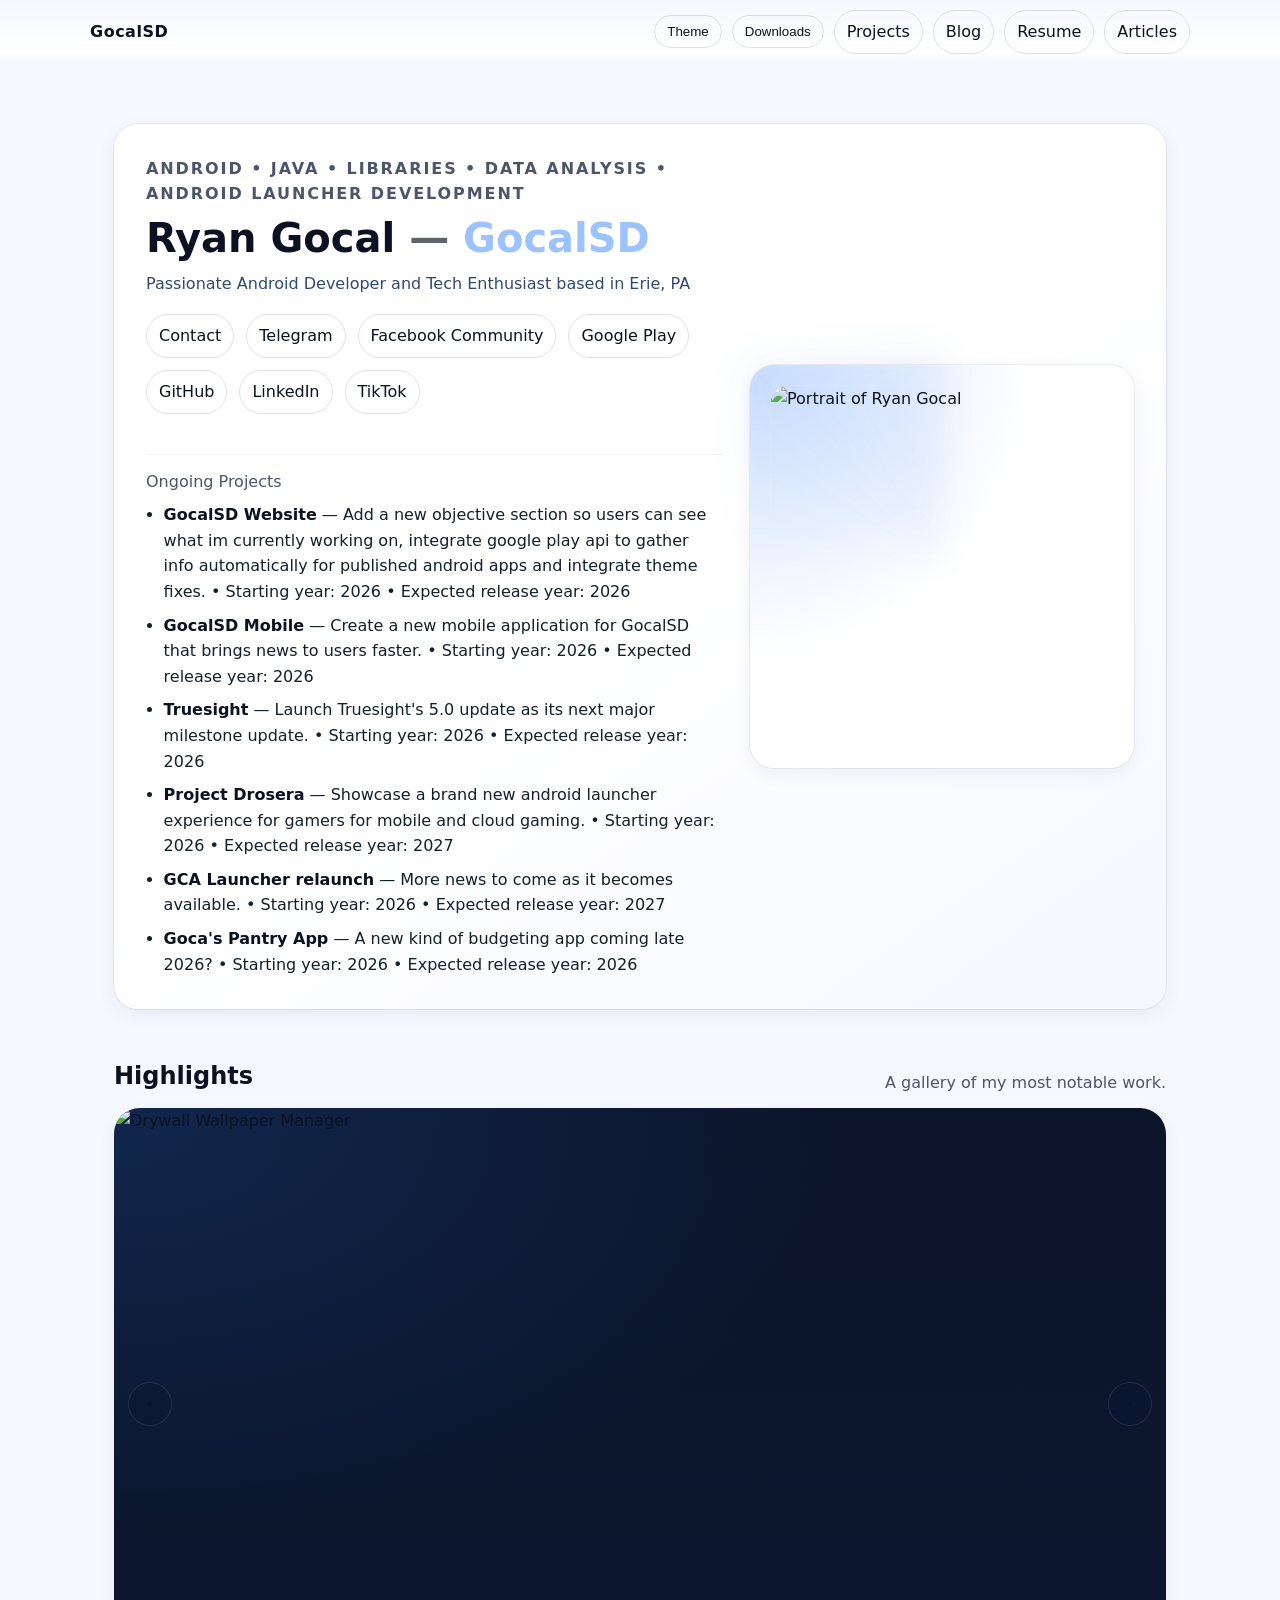
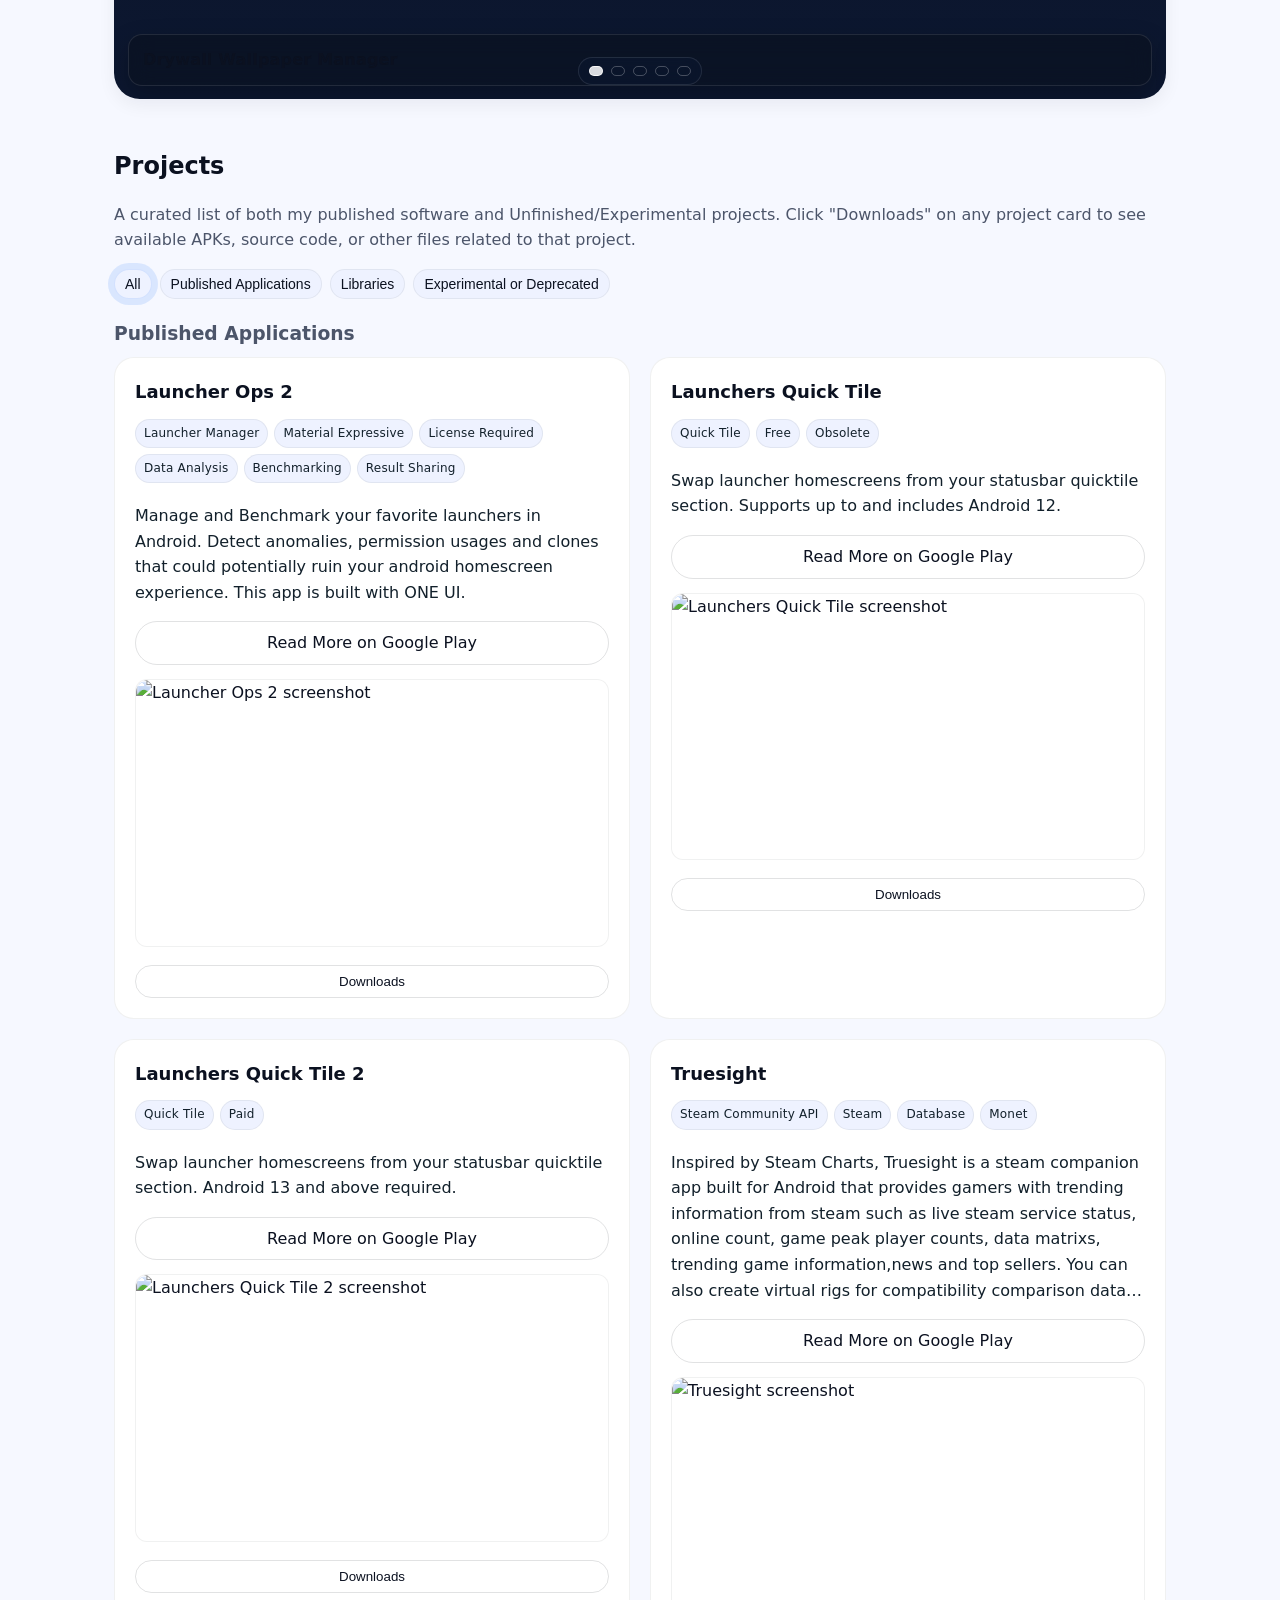
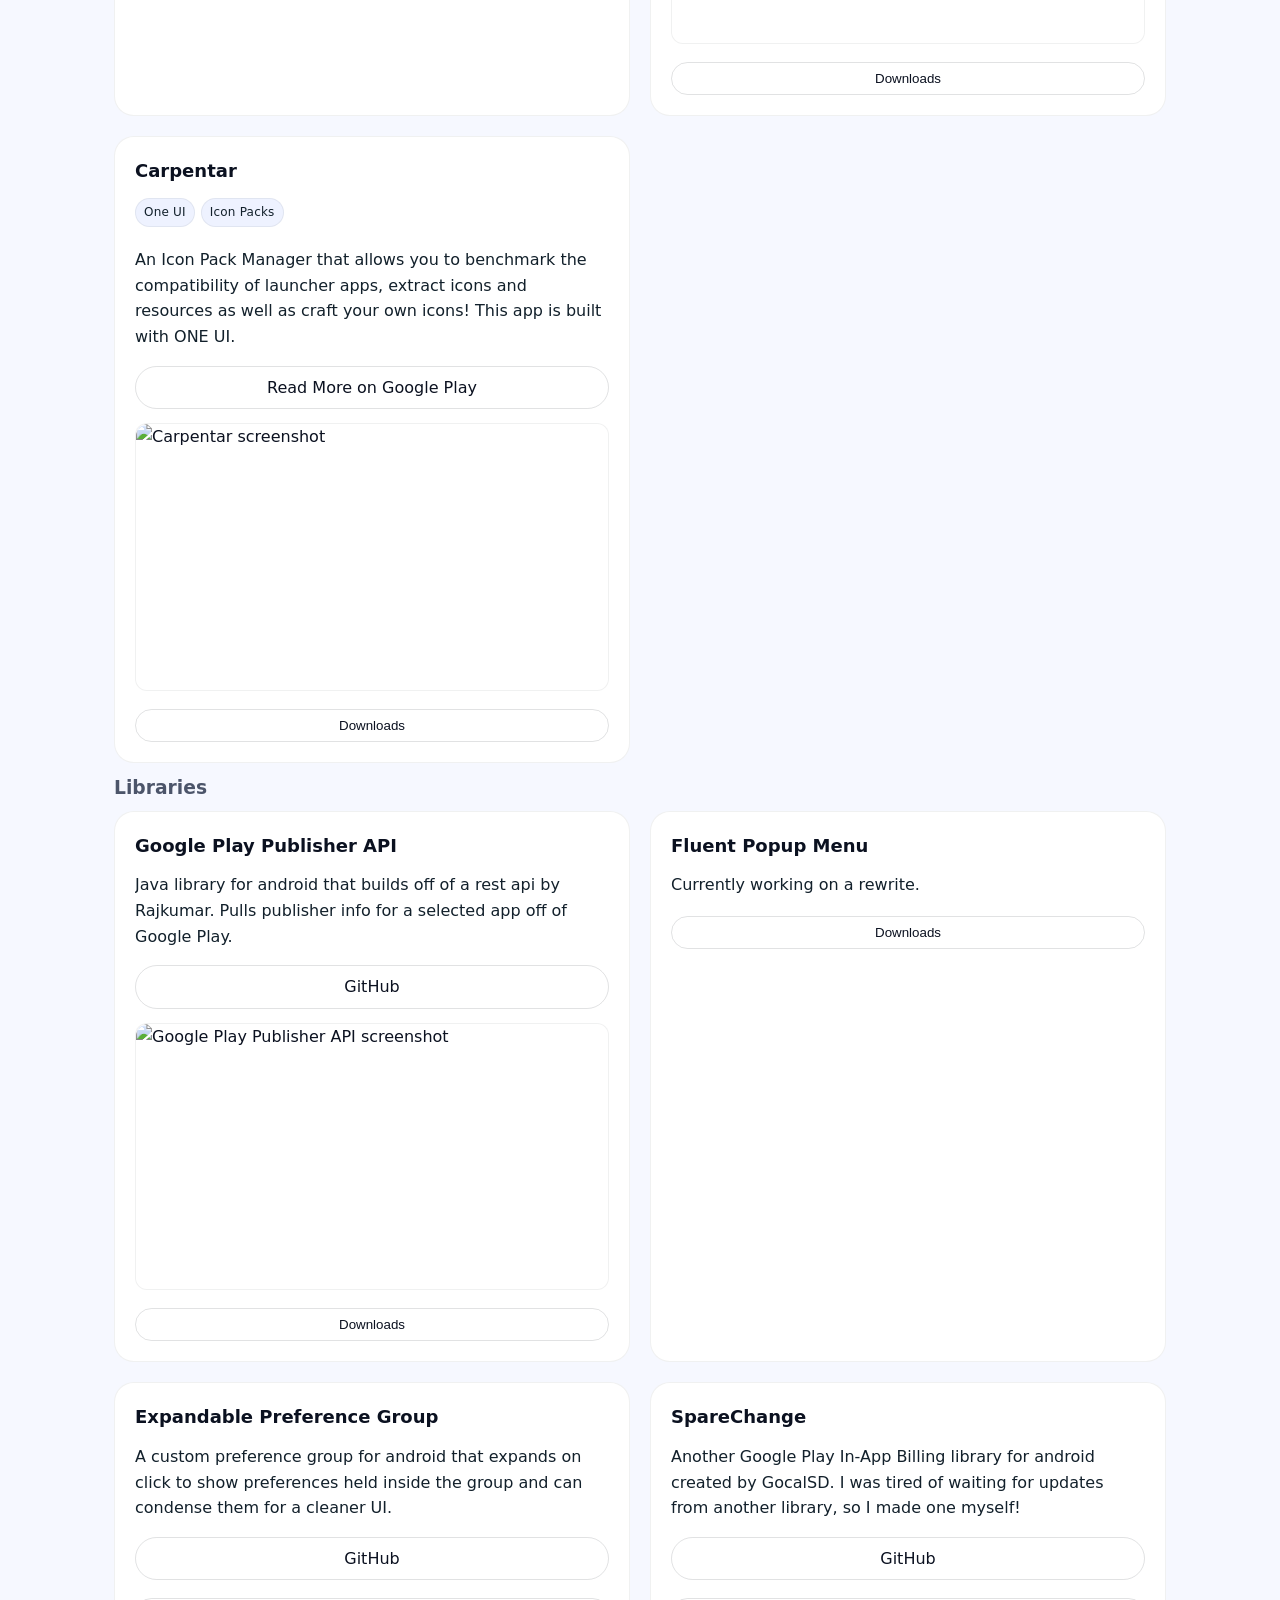
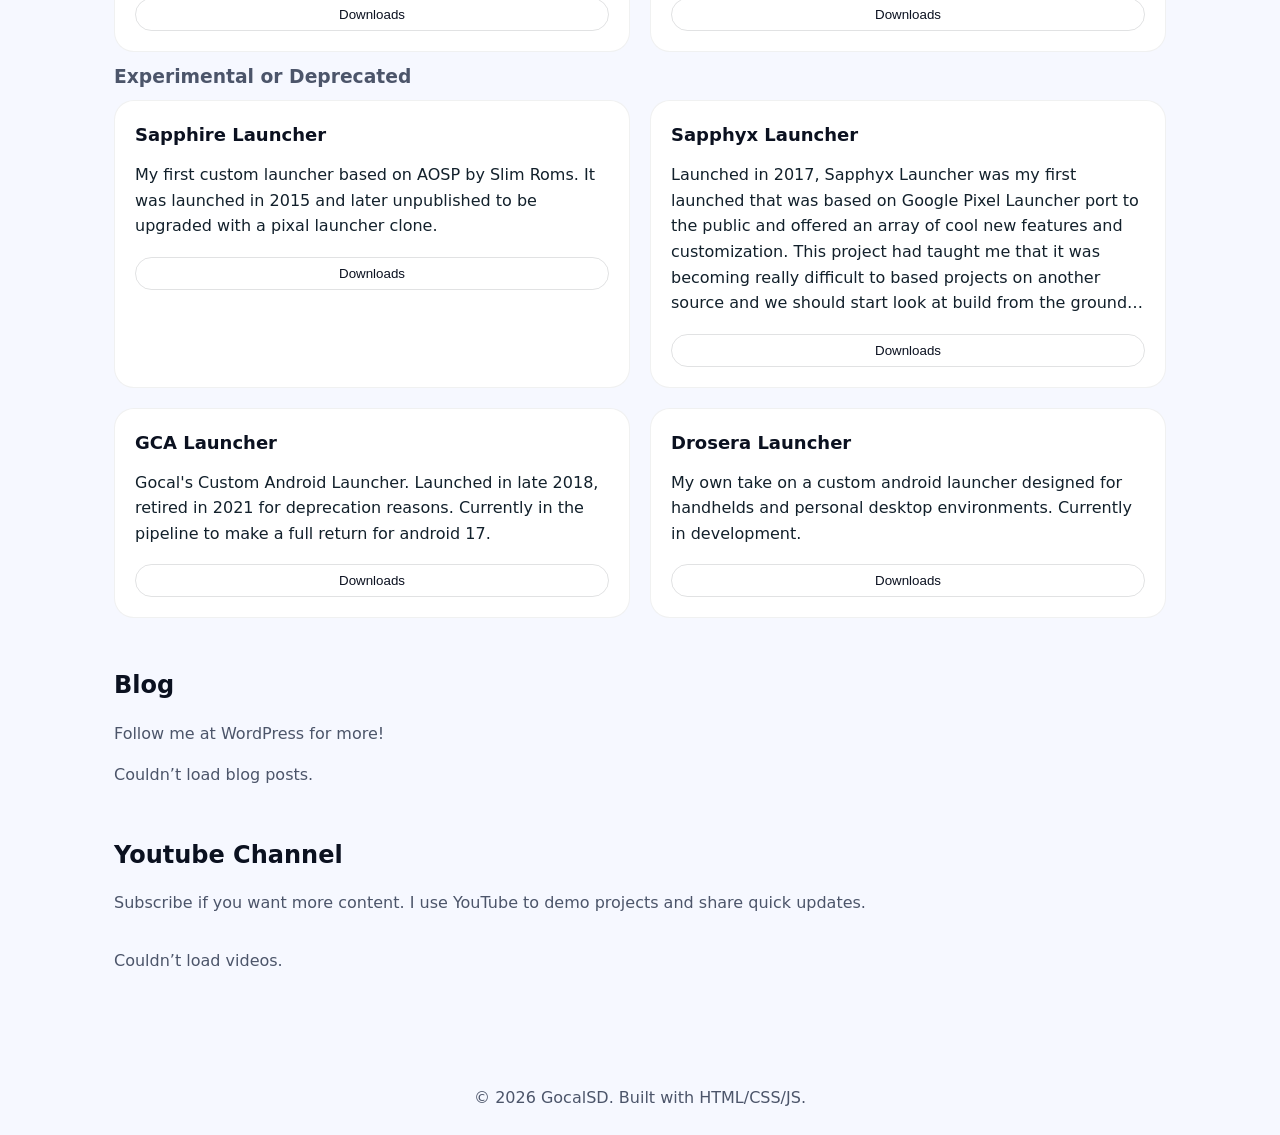
==== commit ee19ef81: "Enhance project display and Play Store data fetching Updated the objectives list to include ongoing " ====
--- a/index.html
+++ b/index.html
@@ -306,6 +306,18 @@
     /* Blog cards */
     #blog .meta{ color:var(--muted); font-size:12px; margin-top:4px; }
 
+    /* Constrain images inside blog and youtube cards to prevent layout stretching */
+    #blog .card img,
+    #youtube .card img{
+      width:100%;
+      aspect-ratio:16/9;
+      height:auto;
+      object-fit:cover;
+      object-position:center;
+      border-radius:12px;
+      display:block;
+    }
+
     /* Gallery / Carousel */
     .carousel{
       border-radius:calc(var(--radius) + 10px);
@@ -697,11 +709,12 @@
         }
 
         if (!items.length) {
-          objectivesList.innerHTML = '<p class="muted">No upcoming projects.</p>';
+          objectivesList.innerHTML = '<p class="muted" style="margin:0 0 8px;">Ongoing Projects</p><p class="muted">No upcoming projects.</p>';
           return;
         }
 
         objectivesList.innerHTML = `
+          <p class="muted" style="margin:0 0 8px;">Ongoing Projects</p>
           <ul>
             ${items.map(item => {
               const label = escapeHtml(item.label || 'Upcoming project');
@@ -880,26 +893,73 @@
 
     const playStoreCache = new Map();
 
+    function extractPlayStoreMetadata(html){
+      const clean = (text) => text ? text.replace(/<[^>]+>/g, ' ').replace(/\s+/g, ' ').trim() : '';
+      const meta = (property) => {
+        const match = html.match(new RegExp(`<meta[^>]+(?:property|name)=["']${property}["'][^>]+content=["']([^"']*)["']`, 'i'));
+        return match ? clean(match[1]) : '';
+      };
+
+      const description = meta('og:description') || meta('description') || '';
+      const image = meta('og:image') || '';
+      const title = meta('og:title') || '';
+      const screenshots = [];
+      const imageMatch = html.match(/https?:\/\/[^"'\s]+(?:=w\d+-h\d+-rw|=w\d+-h\d+|\/w\d+-h\d+-rw)/gi) || [];
+      imageMatch.forEach(url => {
+        const normalized = url.replace(/&amp;/g, '&');
+        if (!screenshots.includes(normalized)) screenshots.push(normalized);
+      });
+
+      return {
+        description,
+        screenshots: screenshots.filter(Boolean),
+        image: image || screenshots[0] || '',
+        title,
+        price: ''
+      };
+    }
+
     async function fetchPlayStoreDetails(packageName){
       if (!packageName) return null;
       if (playStoreCache.has(packageName)) return playStoreCache.get(packageName);
 
-      try {
-        const response = await fetch(`https://play.rajkumaar.co.in/json?id=${encodeURIComponent(packageName)}`, { cache:'no-store' });
-        if (!response.ok) throw new Error('Play Store API unavailable');
-        const data = await response.json();
-        const details = {
-          description: data.description || '',
-          screenshots: Array.isArray(data.screenshots) ? data.screenshots.filter(Boolean) : [],
-          image: Array.isArray(data.screenshots) && data.screenshots.length ? data.screenshots[0] : '',
-          url: `https://play.google.com/store/apps/details?id=${encodeURIComponent(packageName)}`,
-          price: data.price || data.priceText || ''
-        };
-        playStoreCache.set(packageName, details);
-        return details;
-      } catch (error) {
-        return null;
+      const endpoints = [
+        `https://play.rajkumaar.co.in/json?id=${encodeURIComponent(packageName)}`,
+        `https://api.allorigins.win/raw?url=${encodeURIComponent(`https://play.google.com/store/apps/details?id=${packageName}&hl=en&gl=US`)}`
+      ];
+
+      for (const endpoint of endpoints) {
+        try {
+          const response = await fetch(endpoint, { cache:'no-store', headers: { Accept: 'application/json, text/plain, */*' } });
+          if (!response.ok) continue;
+
+          const contentType = response.headers.get('content-type') || '';
+          if (contentType.includes('application/json')) {
+            const data = await response.json();
+            const details = {
+              description: data.description || '',
+              screenshots: Array.isArray(data.screenshots) ? data.screenshots.filter(Boolean) : [],
+              image: Array.isArray(data.screenshots) && data.screenshots.length ? data.screenshots[0] : '',
+              url: `https://play.google.com/store/apps/details?id=${encodeURIComponent(packageName)}`,
+              price: data.price || data.priceText || ''
+            };
+            playStoreCache.set(packageName, details);
+            return details;
+          }
+
+          const html = await response.text();
+          const details = extractPlayStoreMetadata(html);
+          if (details.description || details.image || details.title) {
+            details.url = `https://play.google.com/store/apps/details?id=${encodeURIComponent(packageName)}`;
+            playStoreCache.set(packageName, details);
+            return details;
+          }
+        } catch (error) {
+          continue;
+        }
       }
+
+      return null;
     }
 
     async function hydratePublishedApps(section){
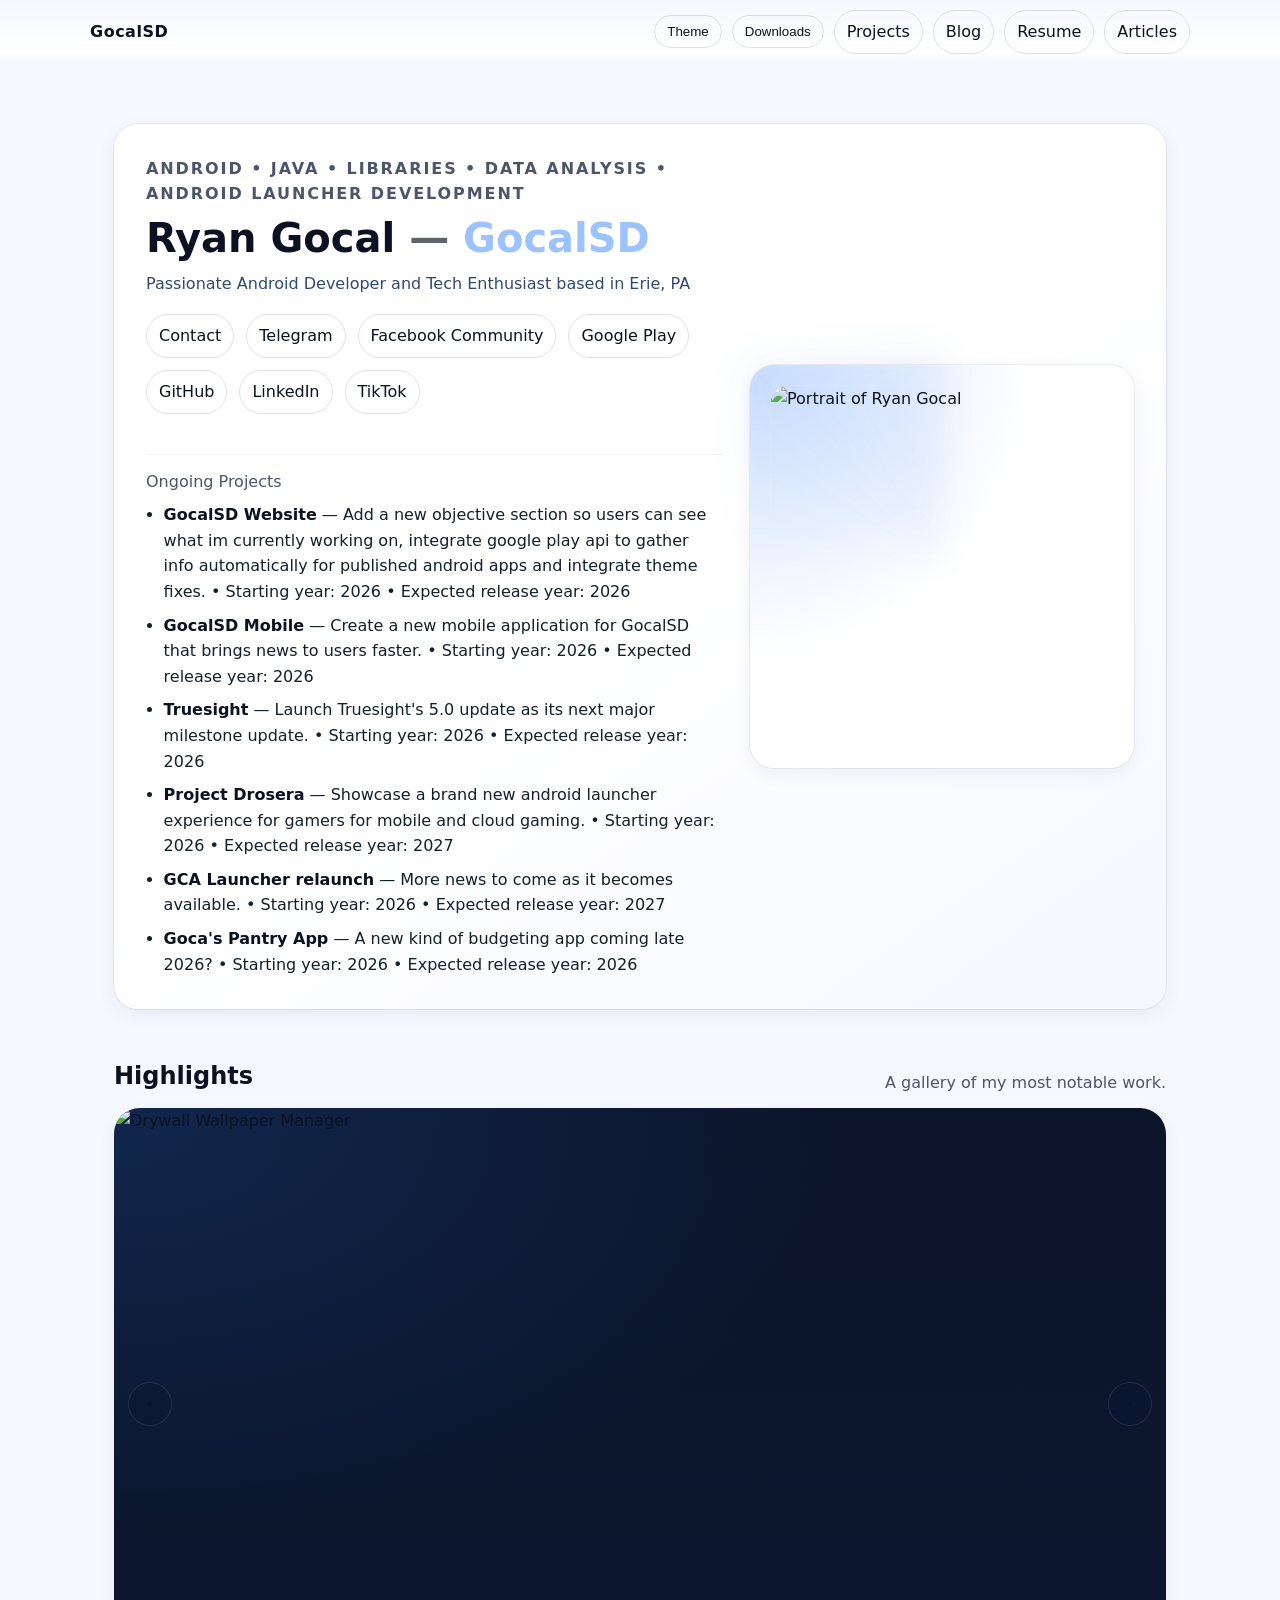
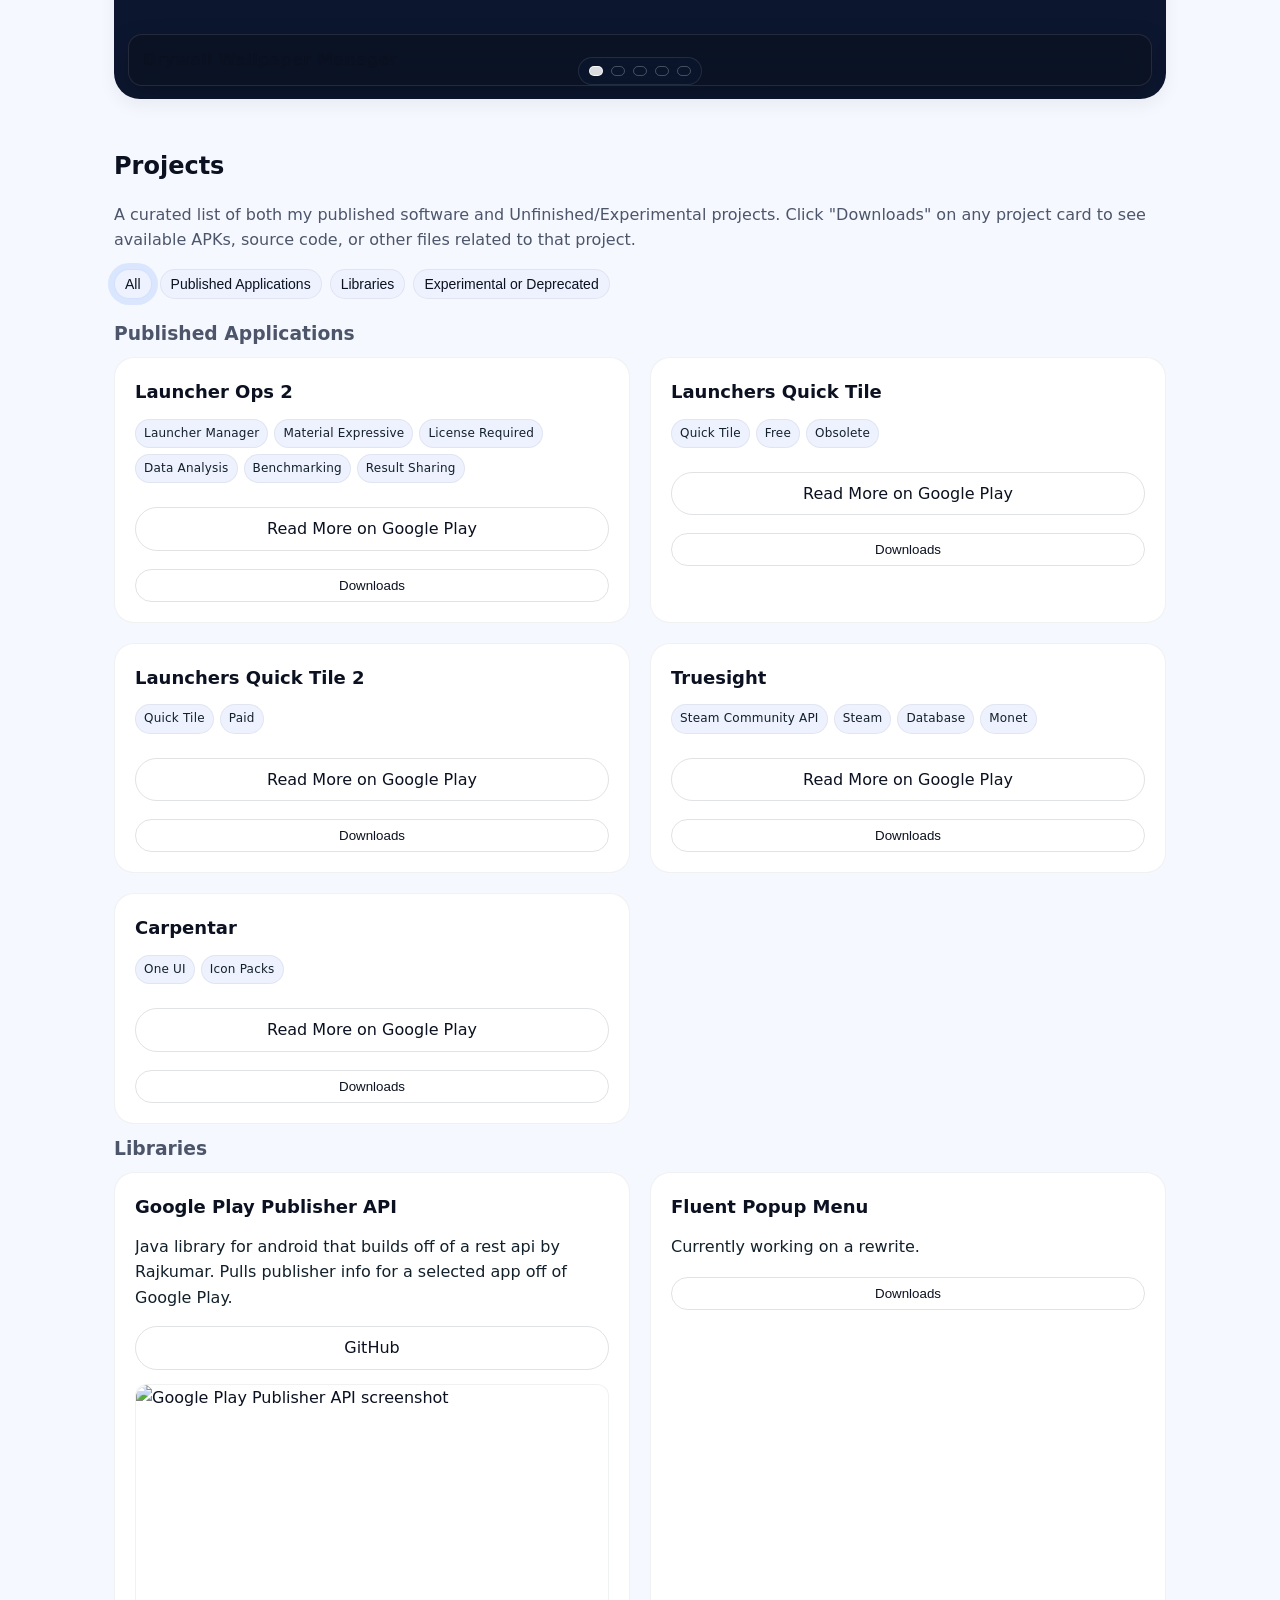
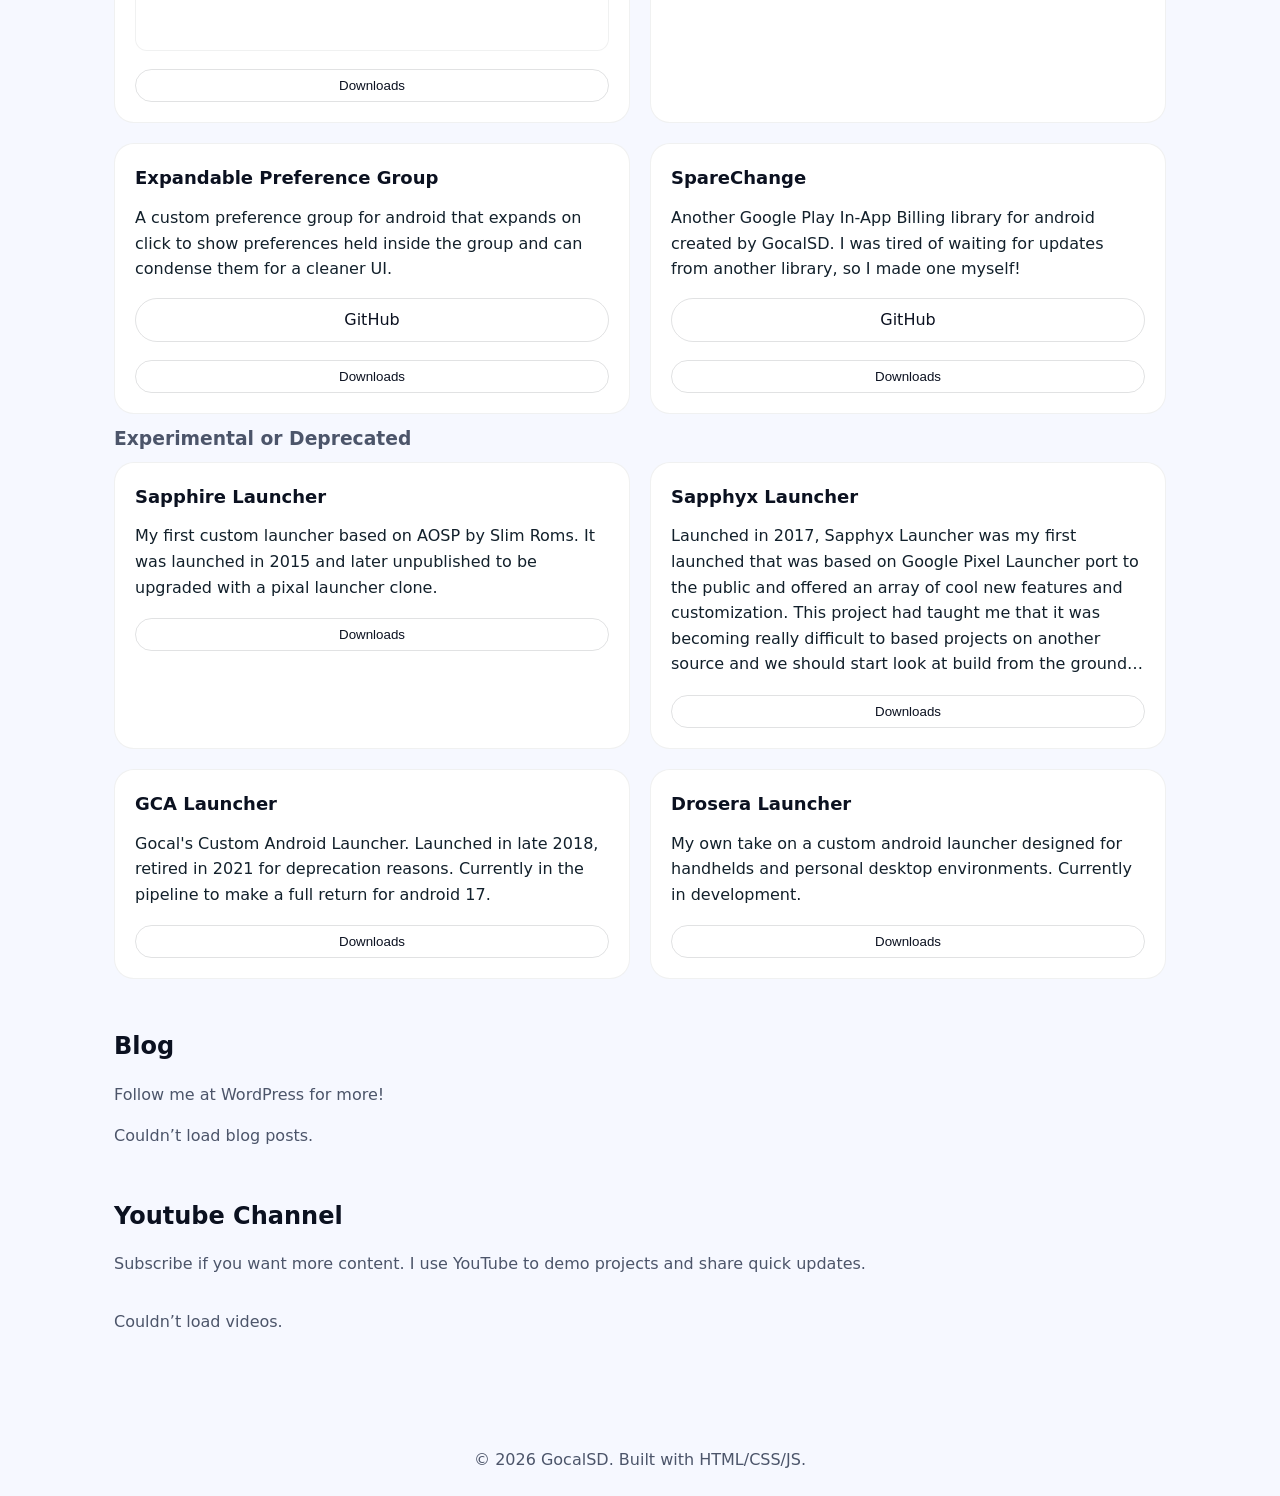
==== commit c0a45197: "Add Play metadata workflow and fallback" ====
--- a/index.html
+++ b/index.html
@@ -893,20 +893,27 @@
 
     const playStoreCache = new Map();
 
+    function cleanPlayStoreText(value){
+      return String(value ?? '')
+        .replace(/<[^>]+>/g, ' ')
+        .replace(/\s+/g, ' ')
+        .trim();
+    }
+
     function extractPlayStoreMetadata(html){
-      const clean = (text) => text ? text.replace(/<[^>]+>/g, ' ').replace(/\s+/g, ' ').trim() : '';
-      const meta = (property) => {
+      const metaValue = (property) => {
         const match = html.match(new RegExp(`<meta[^>]+(?:property|name)=["']${property}["'][^>]+content=["']([^"']*)["']`, 'i'));
-        return match ? clean(match[1]) : '';
+        return match ? cleanPlayStoreText(match[1]) : '';
       };
 
-      const description = meta('og:description') || meta('description') || '';
-      const image = meta('og:image') || '';
-      const title = meta('og:title') || '';
+      const description = metaValue('og:description') || metaValue('description') || '';
+      const image = metaValue('og:image') || '';
+      const title = metaValue('og:title') || '';
       const screenshots = [];
-      const imageMatch = html.match(/https?:\/\/[^"'\s]+(?:=w\d+-h\d+-rw|=w\d+-h\d+|\/w\d+-h\d+-rw)/gi) || [];
-      imageMatch.forEach(url => {
-        const normalized = url.replace(/&amp;/g, '&');
+      const imageMatches = html.match(/https?:\/\/[^\s"'<>]+(?:=w\d+-h\d+-rw|=w\d+-h\d+|\/w\d+-h\d+-rw)/gi) || [];
+
+      imageMatches.forEach(raw => {
+        const normalized = raw.replace(/&amp;/g, '&');
         if (!screenshots.includes(normalized)) screenshots.push(normalized);
       });
 
@@ -925,15 +932,24 @@
 
       const endpoints = [
         `https://play.rajkumaar.co.in/json?id=${encodeURIComponent(packageName)}`,
-        `https://api.allorigins.win/raw?url=${encodeURIComponent(`https://play.google.com/store/apps/details?id=${packageName}&hl=en&gl=US`)}`
+        `https://r.jina.ai/http://play.google.com/store/apps/details?id=${encodeURIComponent(packageName)}&hl=en&gl=US`
       ];
 
       for (const endpoint of endpoints) {
         try {
-          const response = await fetch(endpoint, { cache:'no-store', headers: { Accept: 'application/json, text/plain, */*' } });
+          const controller = new AbortController();
+          const timeoutId = setTimeout(() => controller.abort(), 8000);
+          const response = await fetch(endpoint, {
+            cache: 'no-store',
+            headers: { Accept: 'application/json, text/plain, */*' },
+            signal: controller.signal
+          });
+          clearTimeout(timeoutId);
+
           if (!response.ok) continue;
 
           const contentType = response.headers.get('content-type') || '';
+
           if (contentType.includes('application/json')) {
             const data = await response.json();
             const details = {
@@ -965,10 +981,40 @@
     async function hydratePublishedApps(section){
       if (!section) return;
 
+      let generatedMetadata = {};
+      try {
+        const response = await fetch('play-metadata.json', { cache: 'no-store' });
+        if (response.ok) {
+          const data = await response.json();
+          if (data && typeof data === 'object') generatedMetadata = data;
+        }
+      } catch (error) {
+        generatedMetadata = {};
+      }
+
       await Promise.all(section.items.map(async item => {
         if (!item.packageName) return;
-        const details = await fetchPlayStoreDetails(item.packageName);
-        if (!details) return;
+
+        const generatedDetails = generatedMetadata[item.packageName] || null;
+        const details = generatedDetails ? {
+          description: generatedDetails.description || '',
+          screenshots: Array.isArray(generatedDetails.screenshots) ? generatedDetails.screenshots.filter(Boolean) : [],
+          image: generatedDetails.image || '',
+          url: generatedDetails.url || `https://play.google.com/store/apps/details?id=${encodeURIComponent(item.packageName)}`,
+          price: generatedDetails.price || ''
+        } : await fetchPlayStoreDetails(item.packageName);
+
+        if (!details) {
+          Object.assign(item, {
+            description: item.description || '',
+            screenshots: item.screenshots?.length ? item.screenshots : [],
+            image: item.image || '',
+            url: item.url || `https://play.google.com/store/apps/details?id=${encodeURIComponent(item.packageName)}`,
+            price: item.price || ''
+          });
+          return;
+        }
+
         Object.assign(item, {
           description: item.description || details.description || '',
           screenshots: item.screenshots?.length ? item.screenshots : (details.screenshots || []),
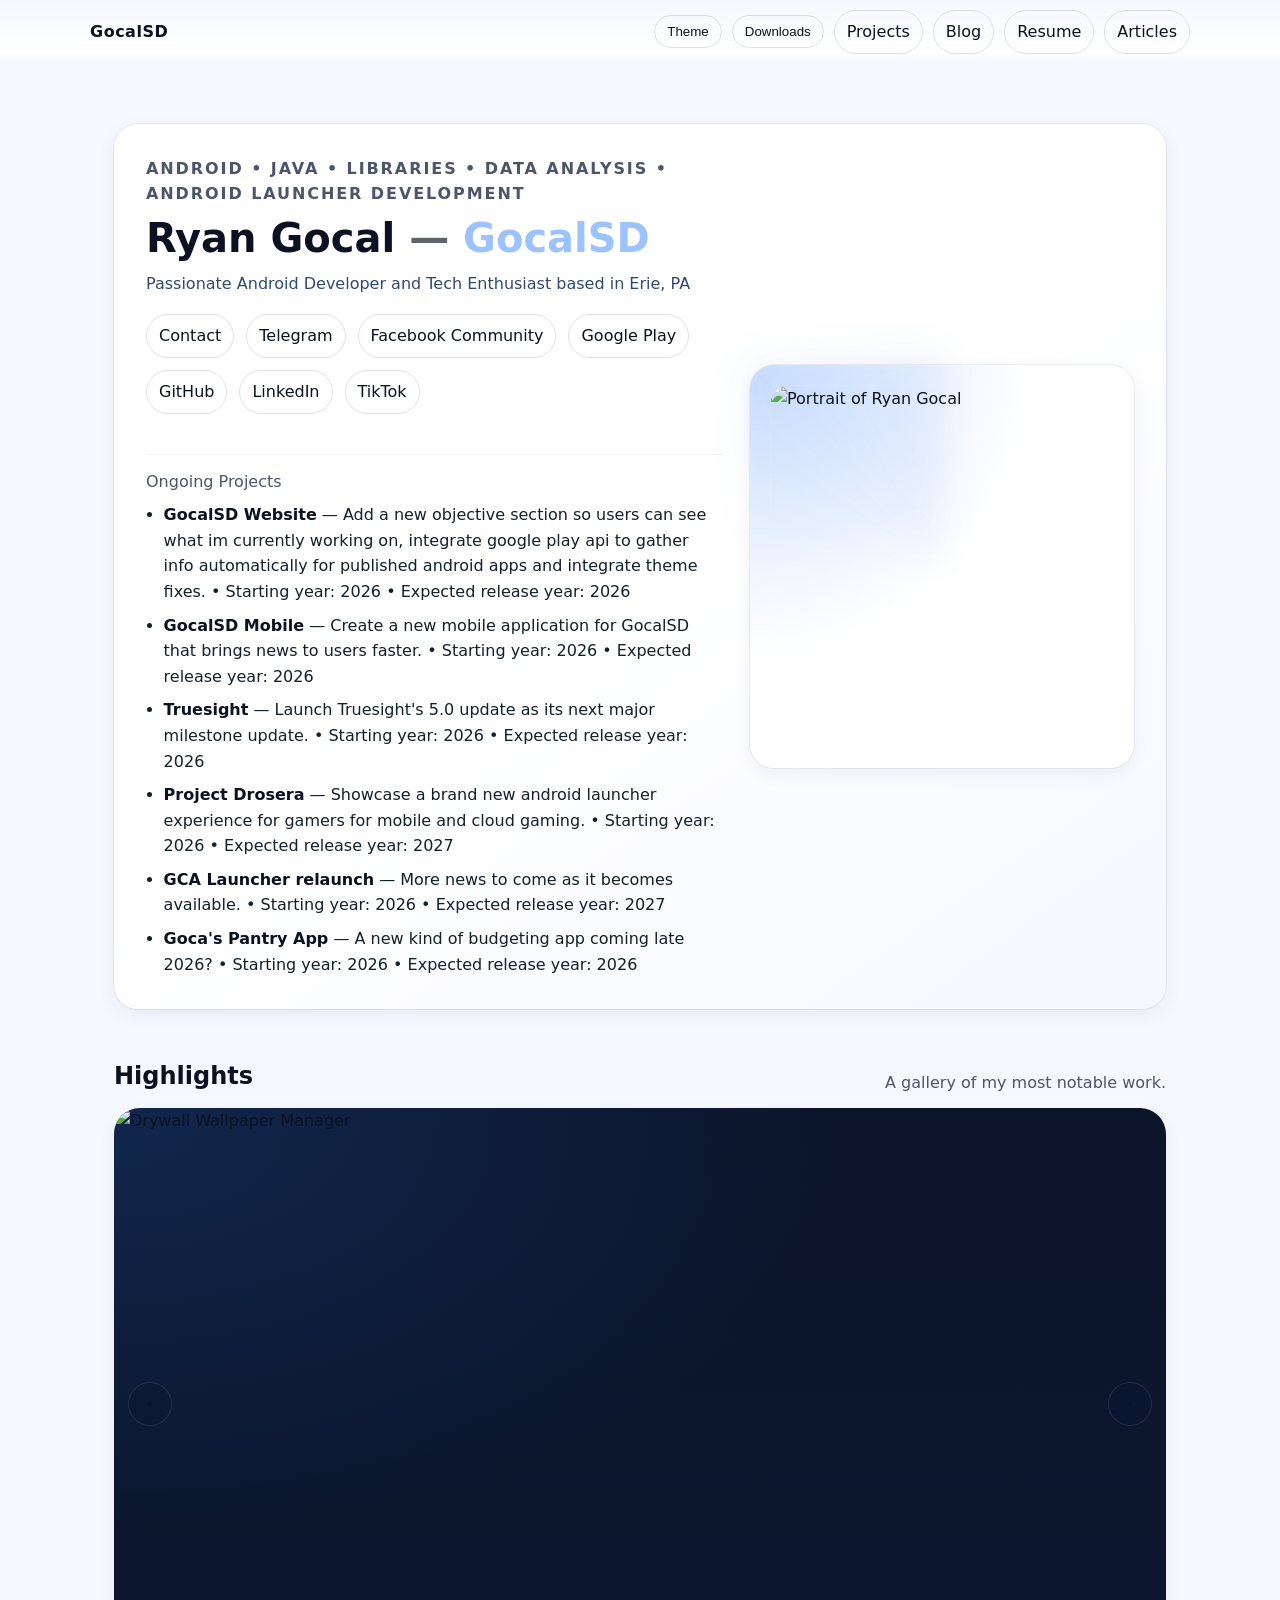
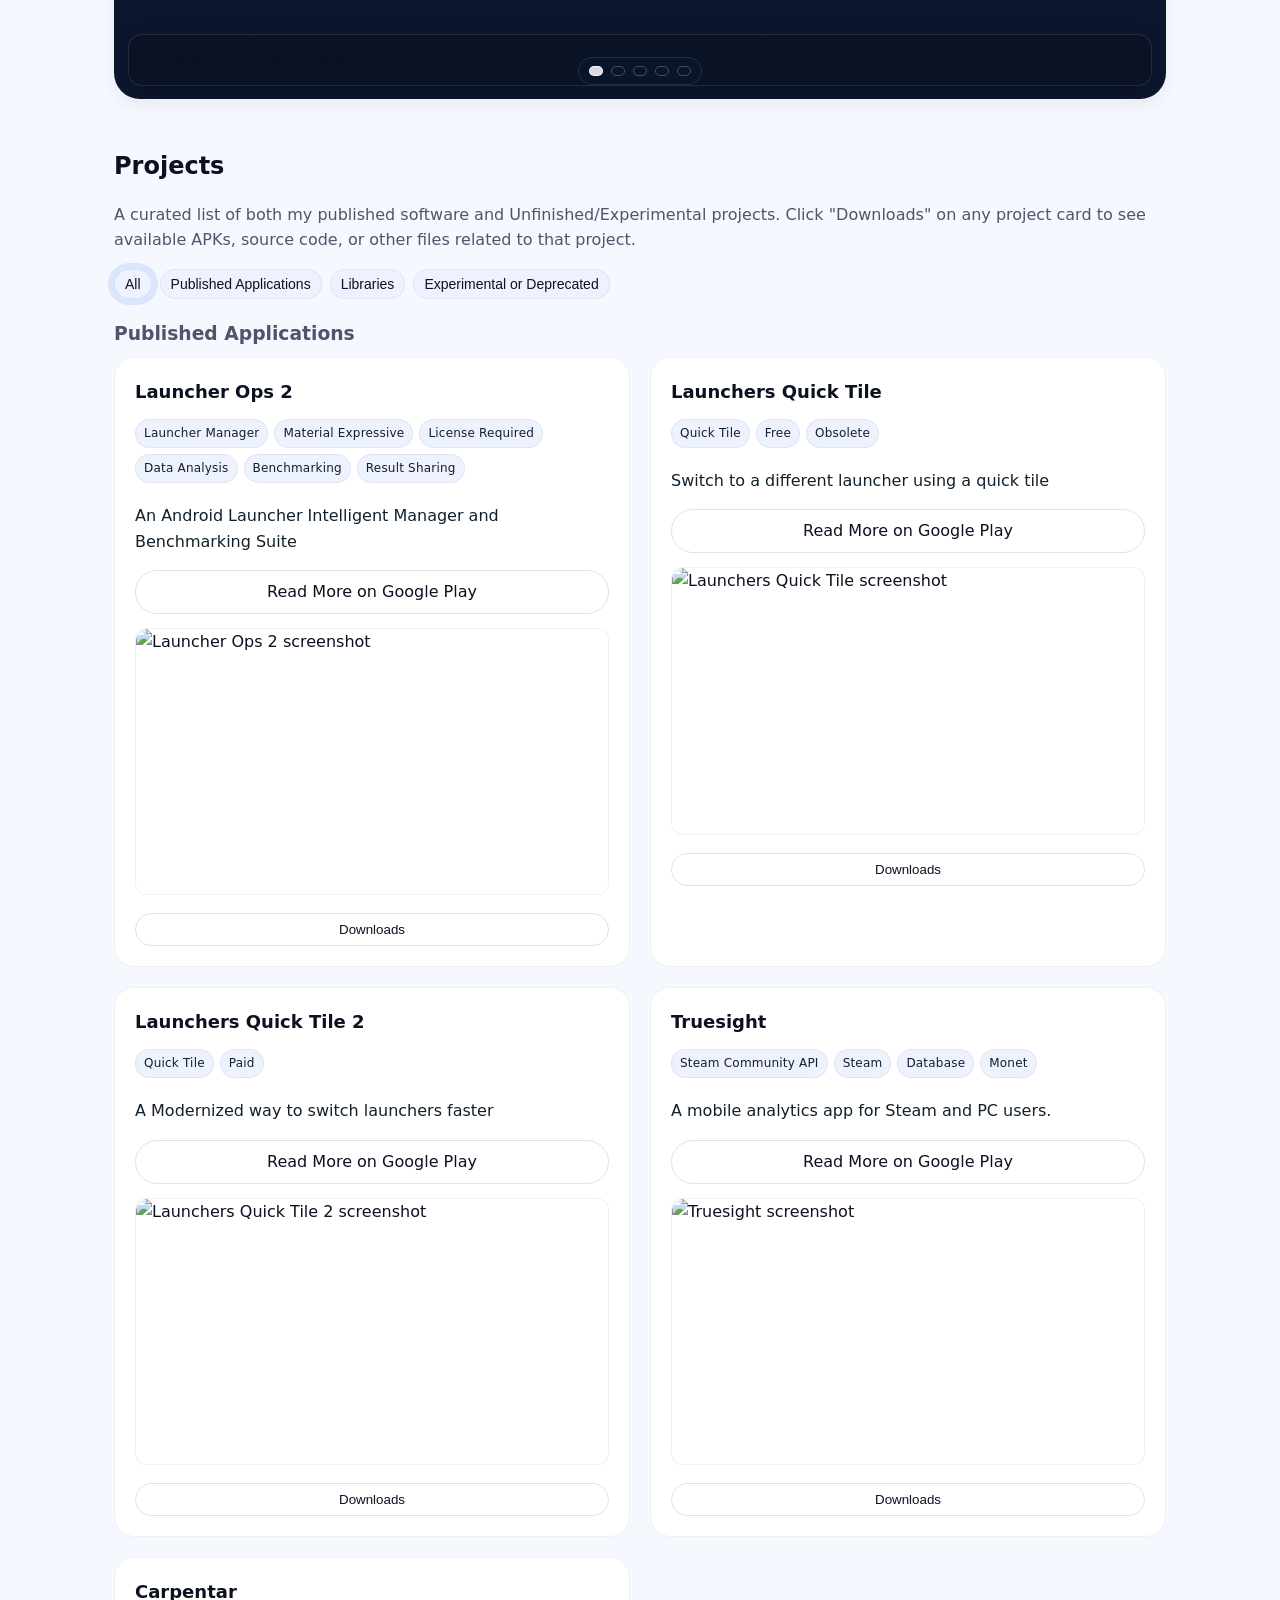
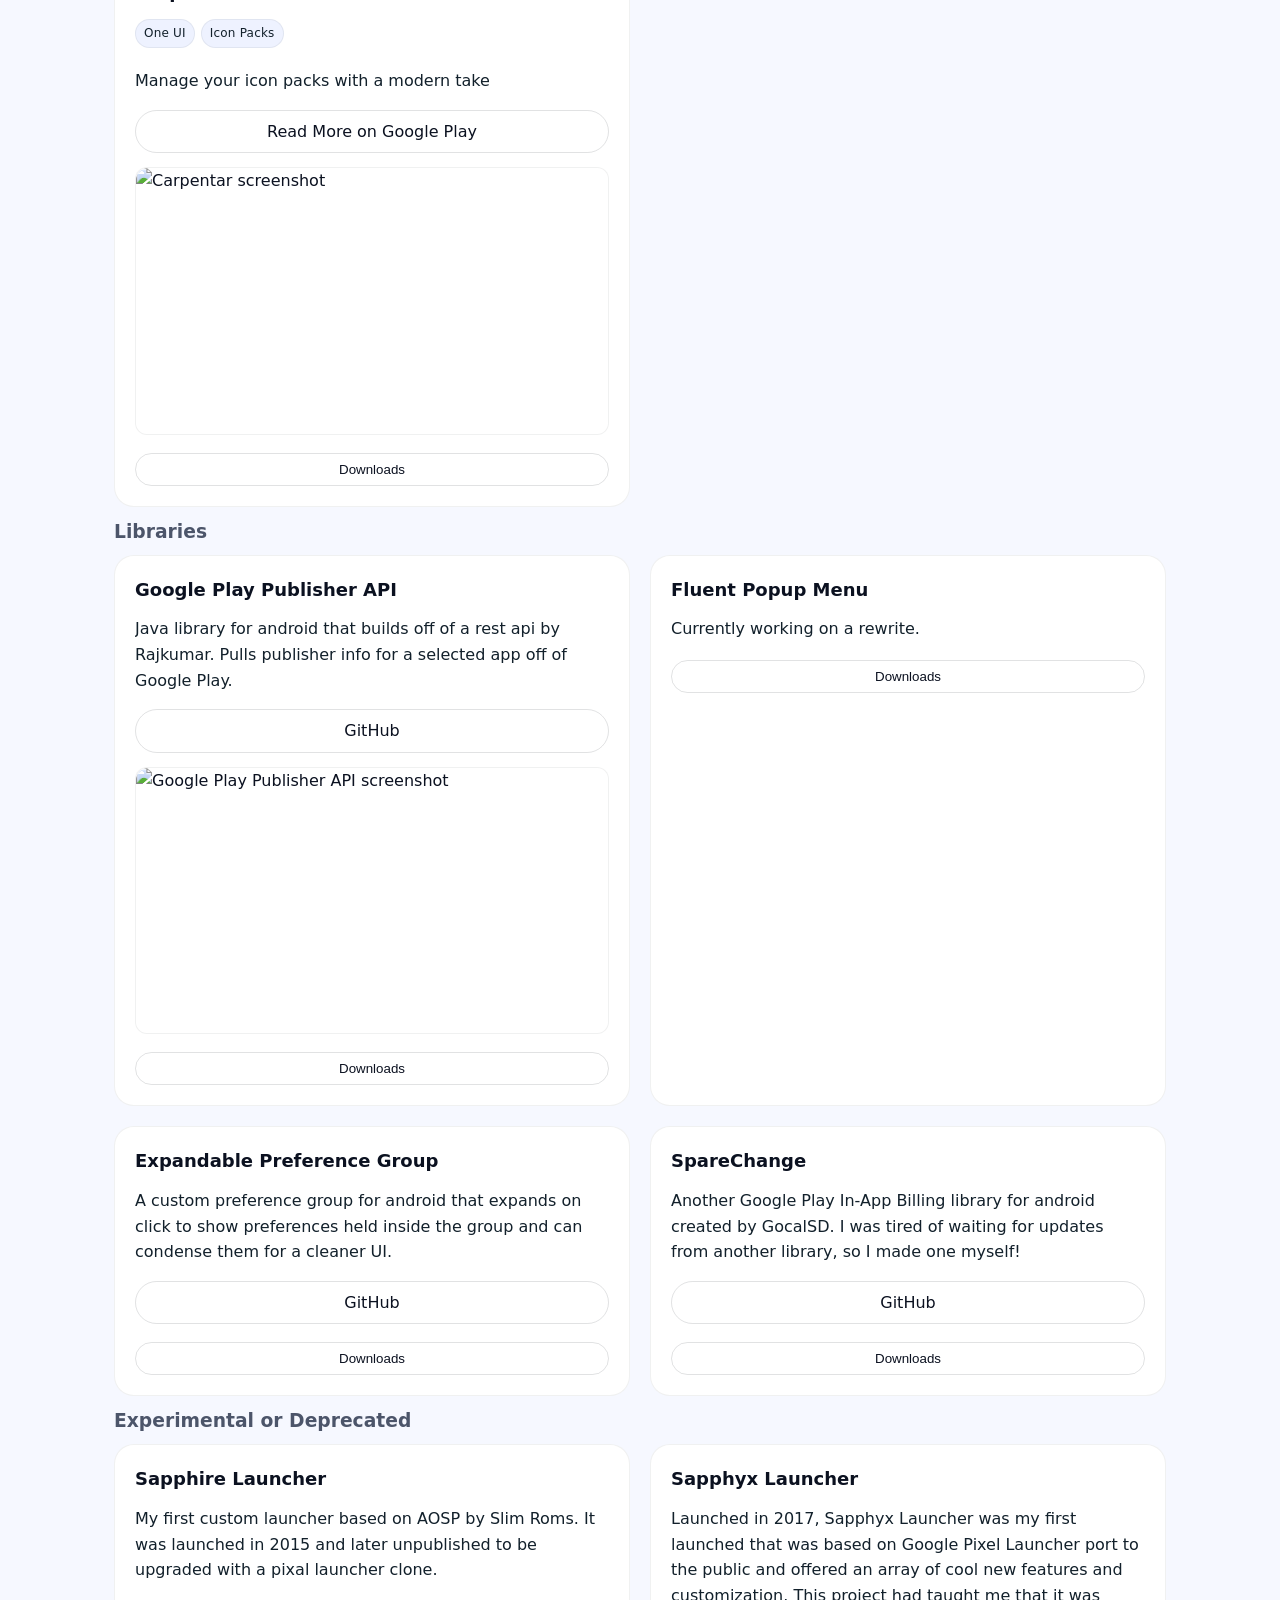
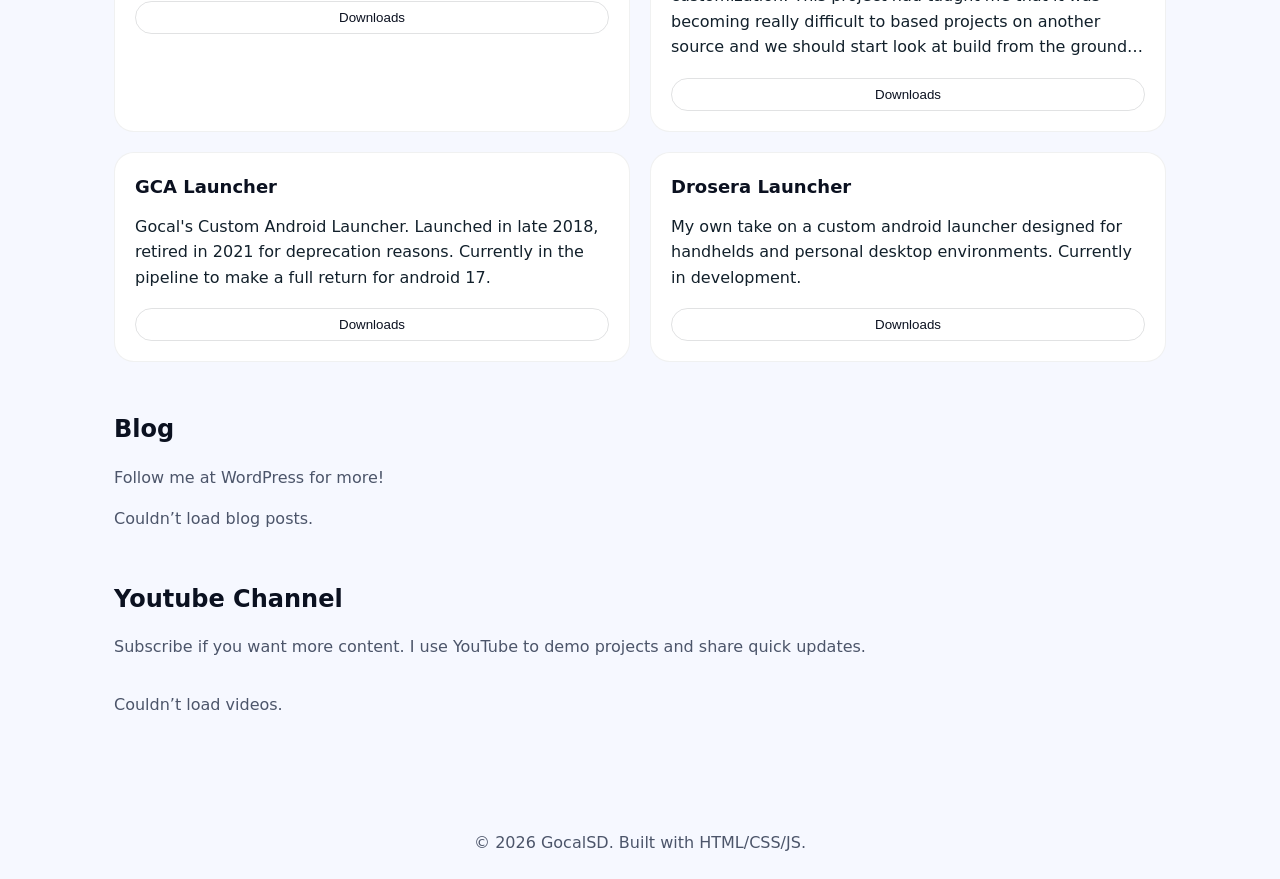
==== commit 33bb8ab8: "Update Play metadata fallback and generated data" ====
--- a/index.html
+++ b/index.html
@@ -1016,11 +1016,11 @@
         }
 
         Object.assign(item, {
-          description: item.description || details.description || '',
-          screenshots: item.screenshots?.length ? item.screenshots : (details.screenshots || []),
-          image: item.image || details.image || '',
-          url: item.url || details.url || '',
-          price: item.price || details.price || ''
+          description: details.description || item.description || '',
+          screenshots: details.screenshots?.length ? details.screenshots : (item.screenshots?.length ? item.screenshots : []),
+          image: details.image || item.image || '',
+          url: details.url || item.url || `https://play.google.com/store/apps/details?id=${encodeURIComponent(item.packageName)}`,
+          price: details.price || item.price || ''
         });
       }));
     }
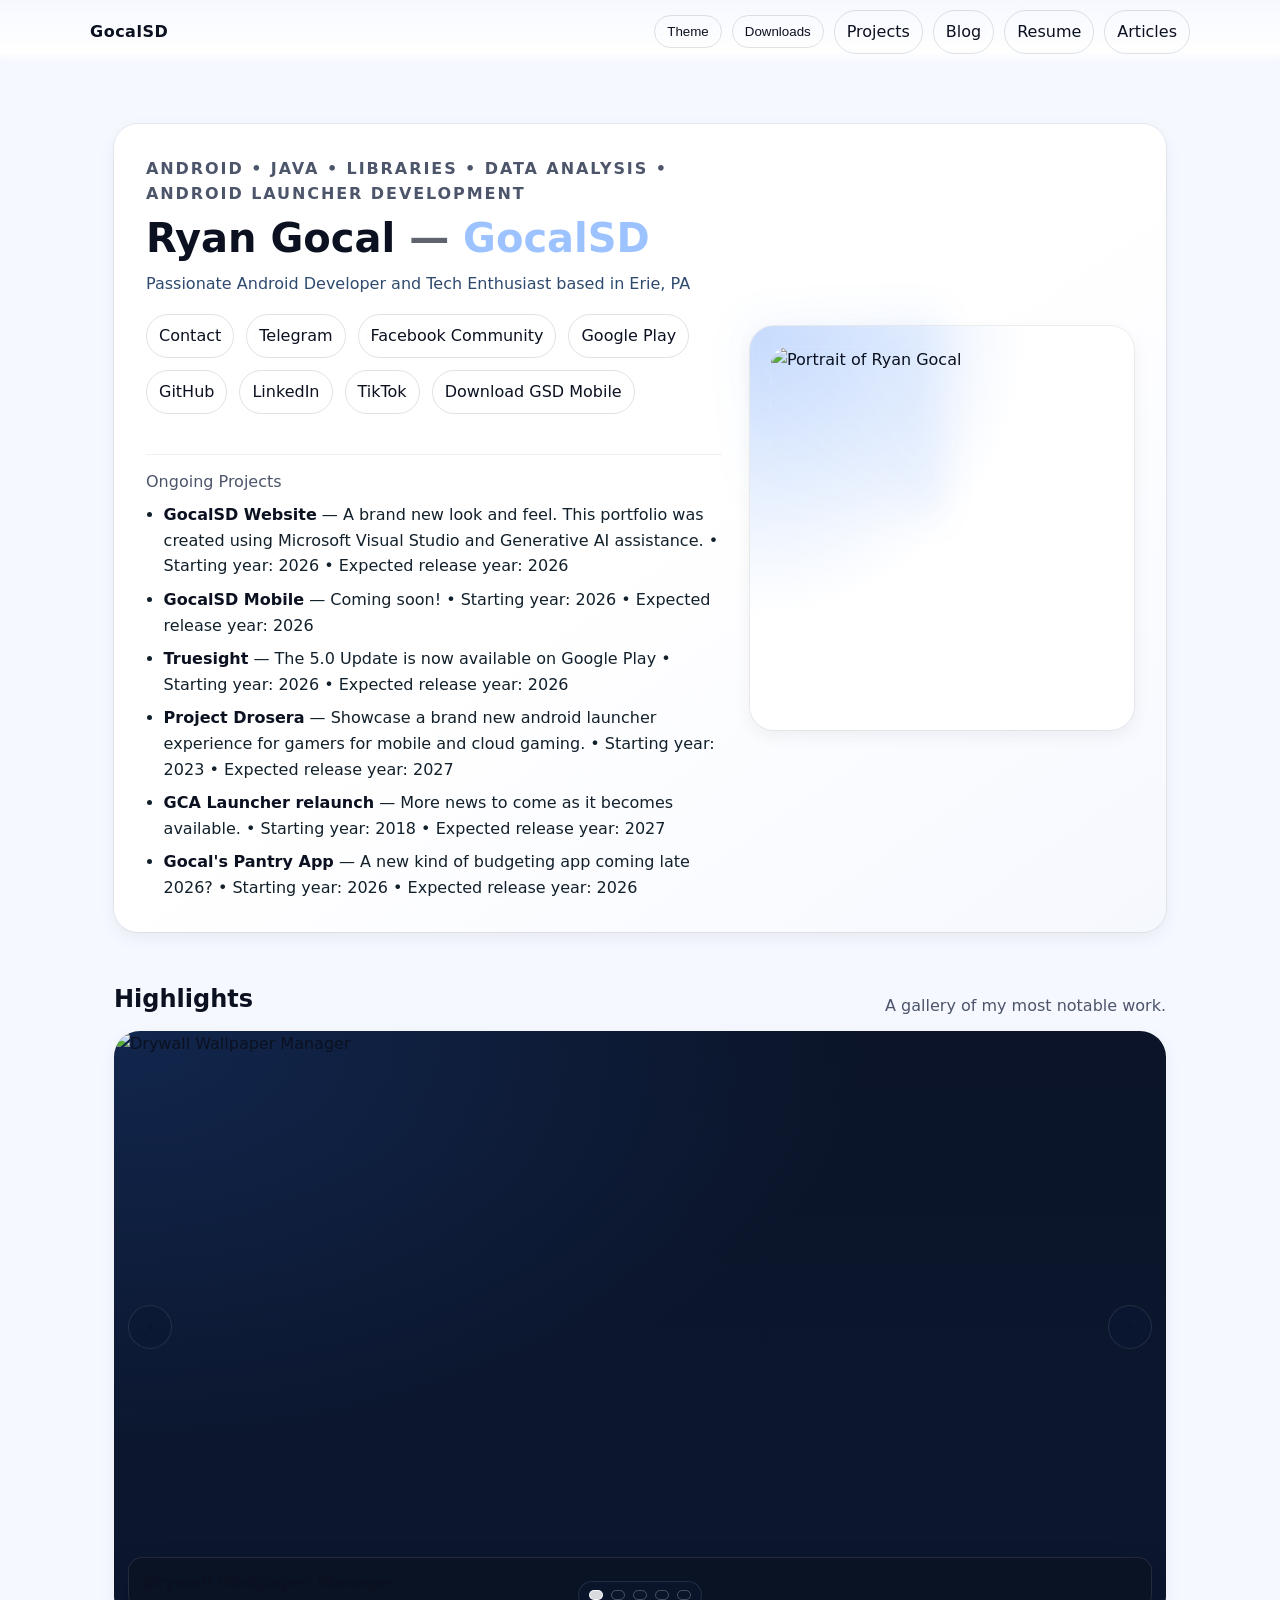
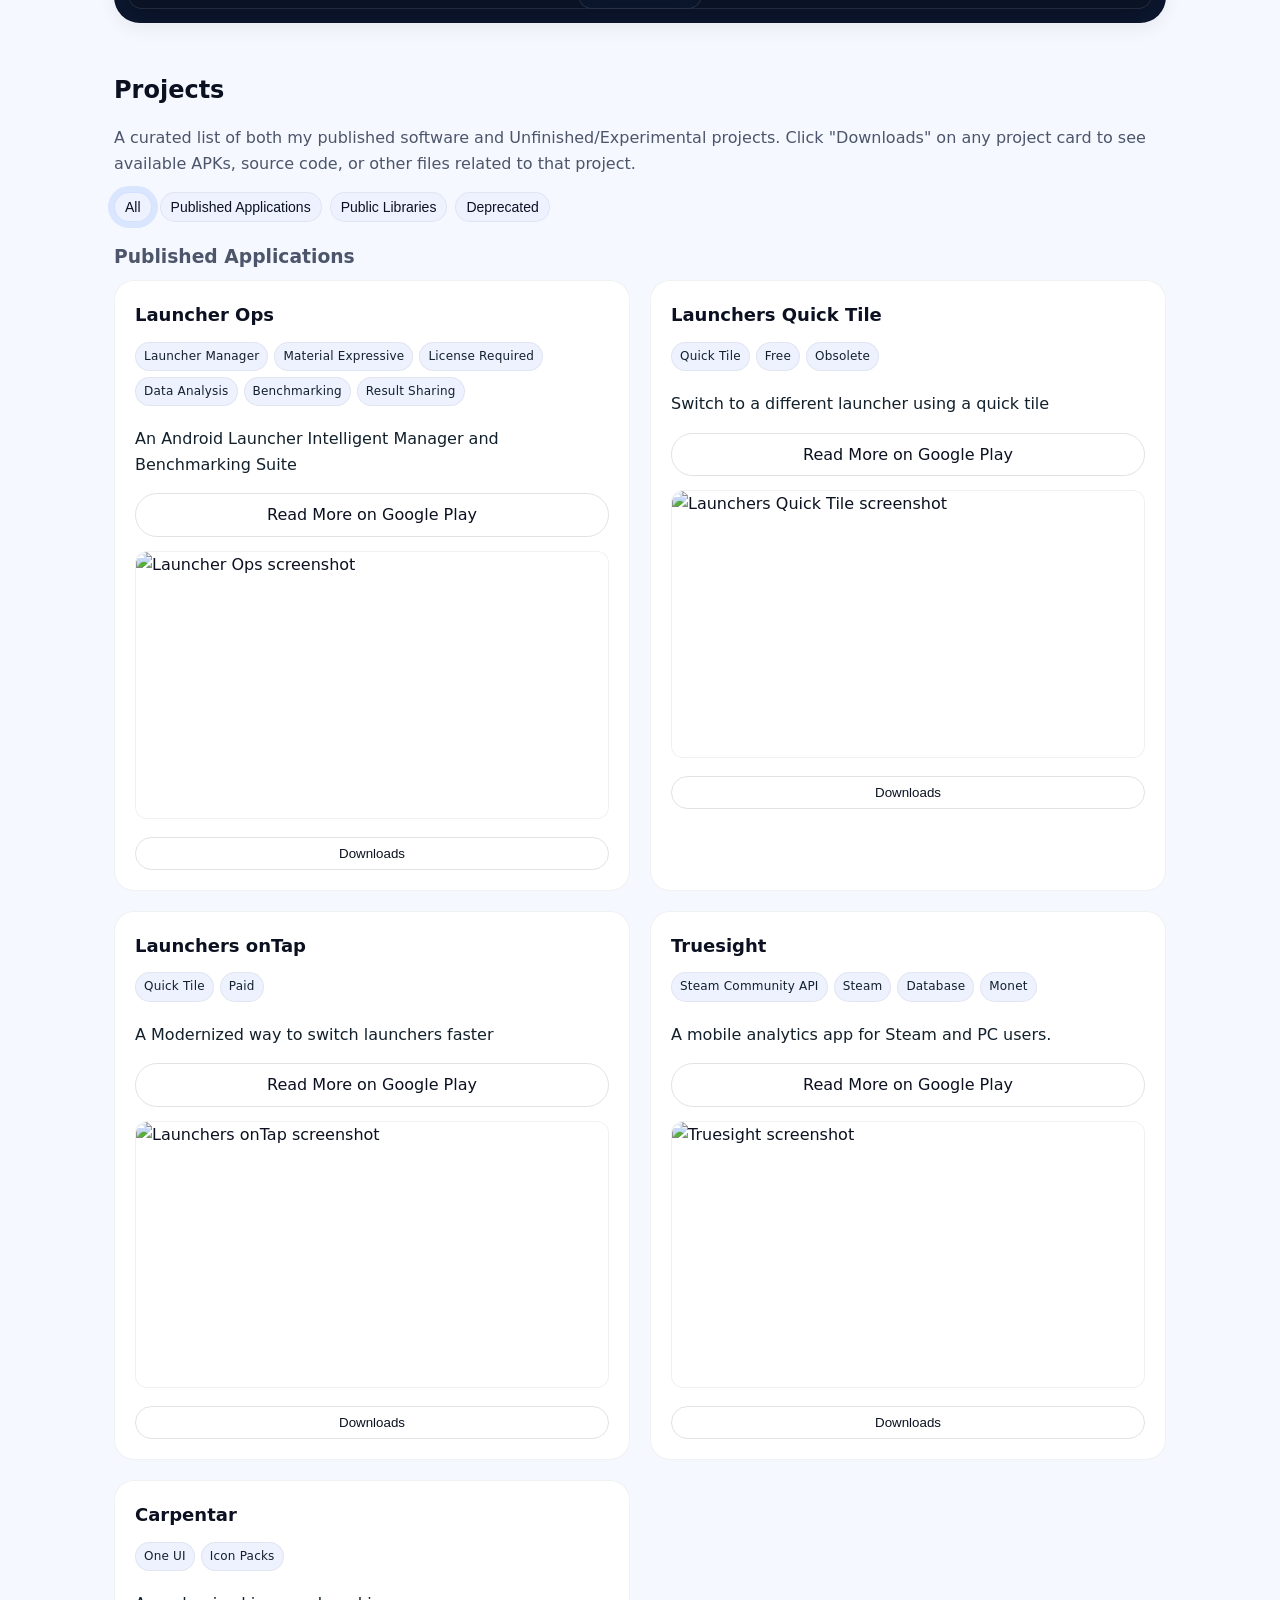
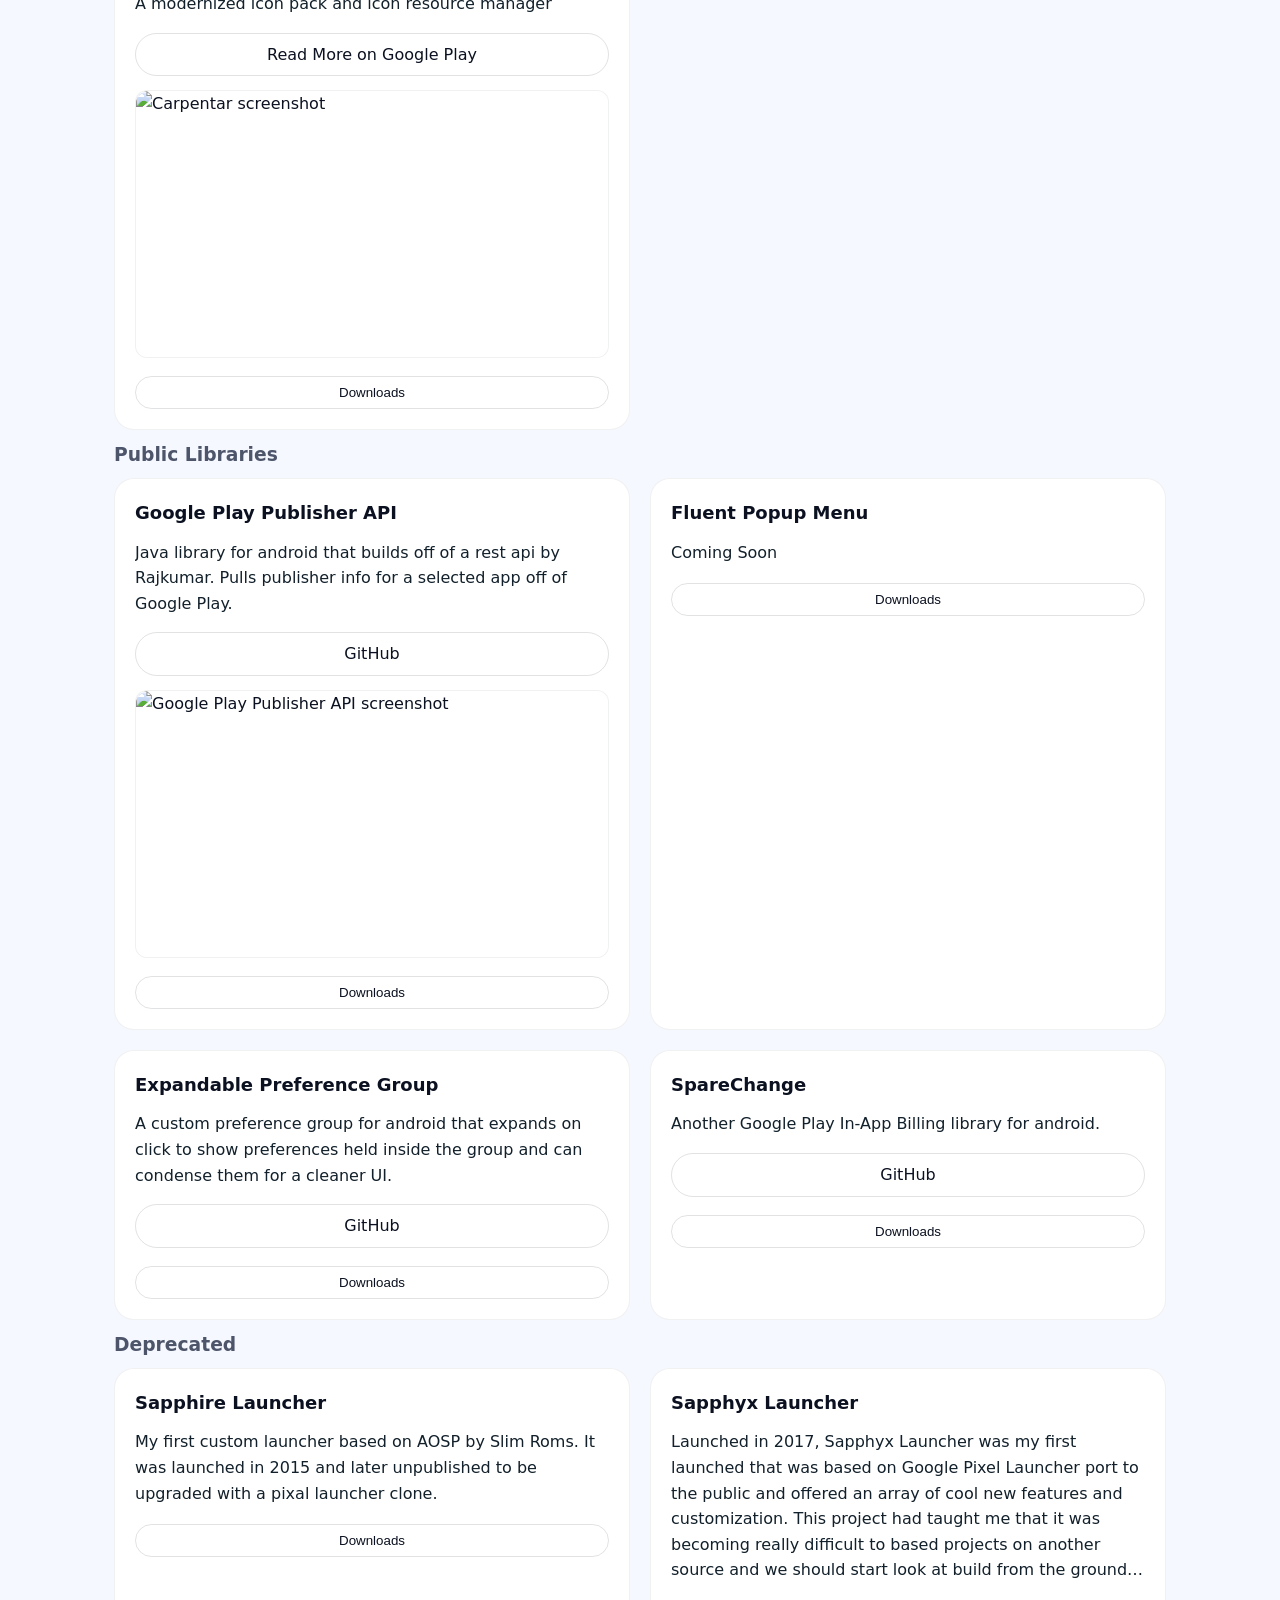
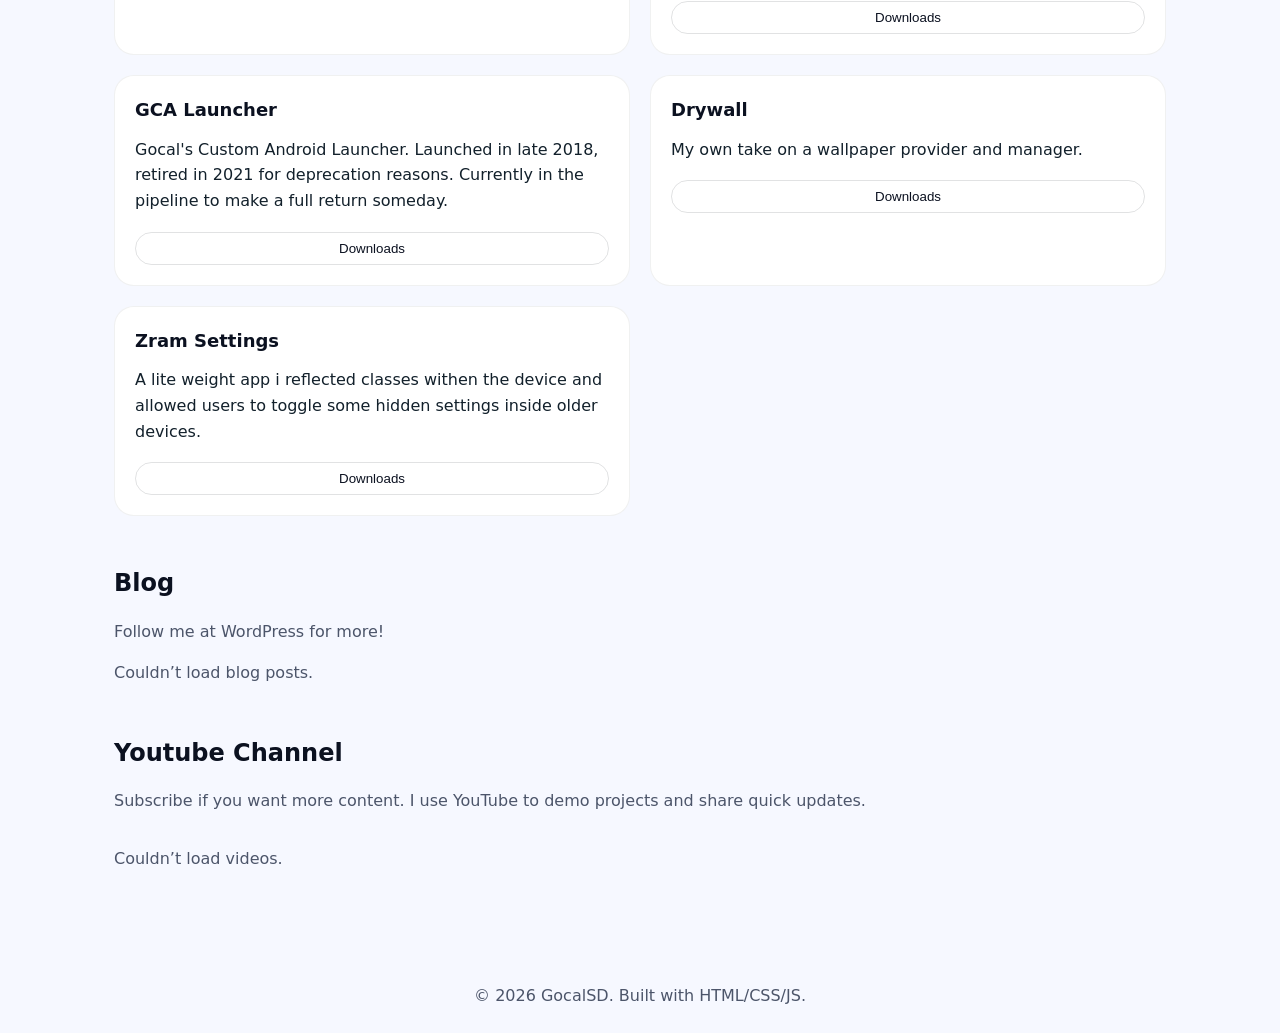
==== commit 364b7897: "Add download link for GSD Mobile app" ====
--- a/index.html
+++ b/index.html
@@ -552,6 +552,7 @@
           <a class="btn" href="https://github.com/rgocal" target="_blank" rel="noopener">GitHub</a>
           <a class="btn" href="https://www.linkedin.com/in/ryan-gocal-28682119a/" target="_blank" rel="noopener">LinkedIn</a>
           <a class="btn" href="https://www.tiktok.com/@dracos_aura" target="_blank" rel="noopener">TikTok</a>
+          <a class="btn" href="https://www.dropbox.com/scl/fi/iufq7byceko6vnq0o2hbf/app-release.apk?rlkey=dbst460pf4xxpfjm5hvyg1787&st=k2vilqnc&dl=0" target="_blank" rel="noopener">Download GSD Mobile</a>
         </div>
 
         <div class="hero-objectives" id="objectivesList" aria-live="polite"></div>
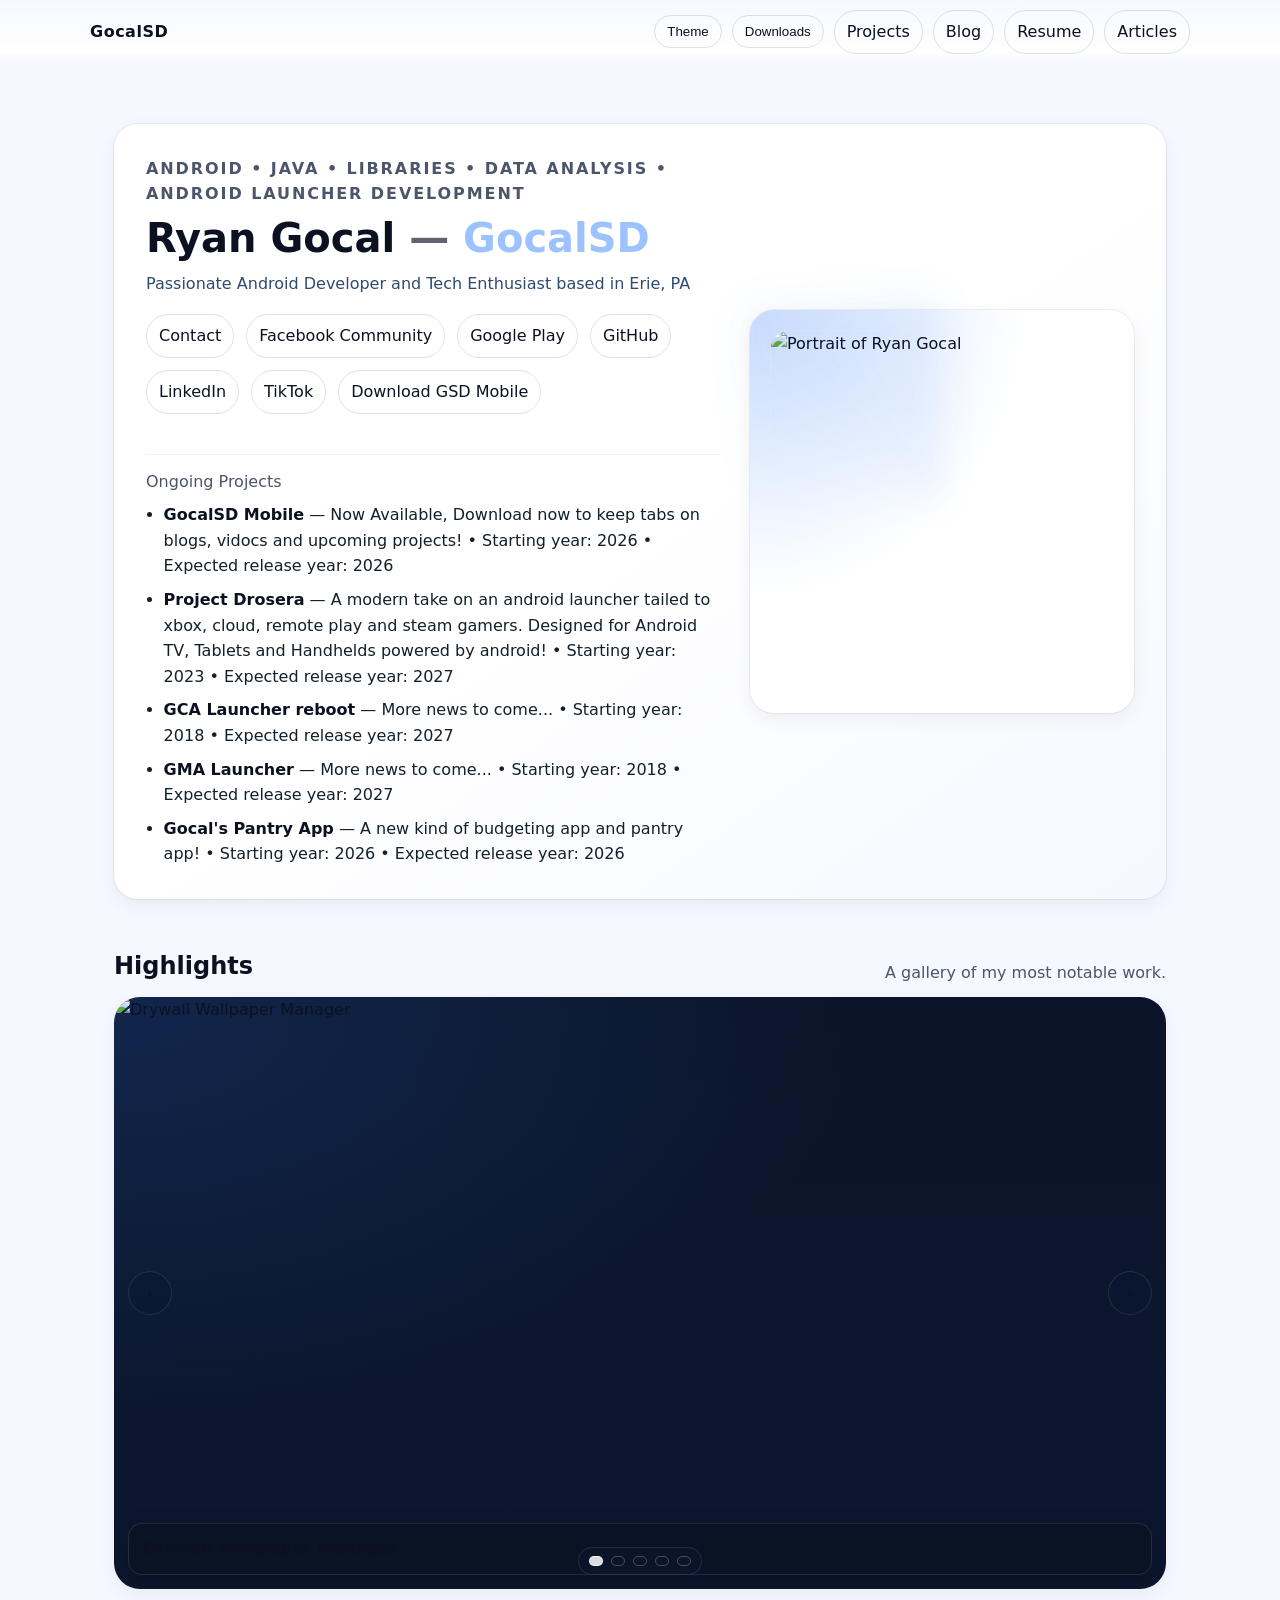
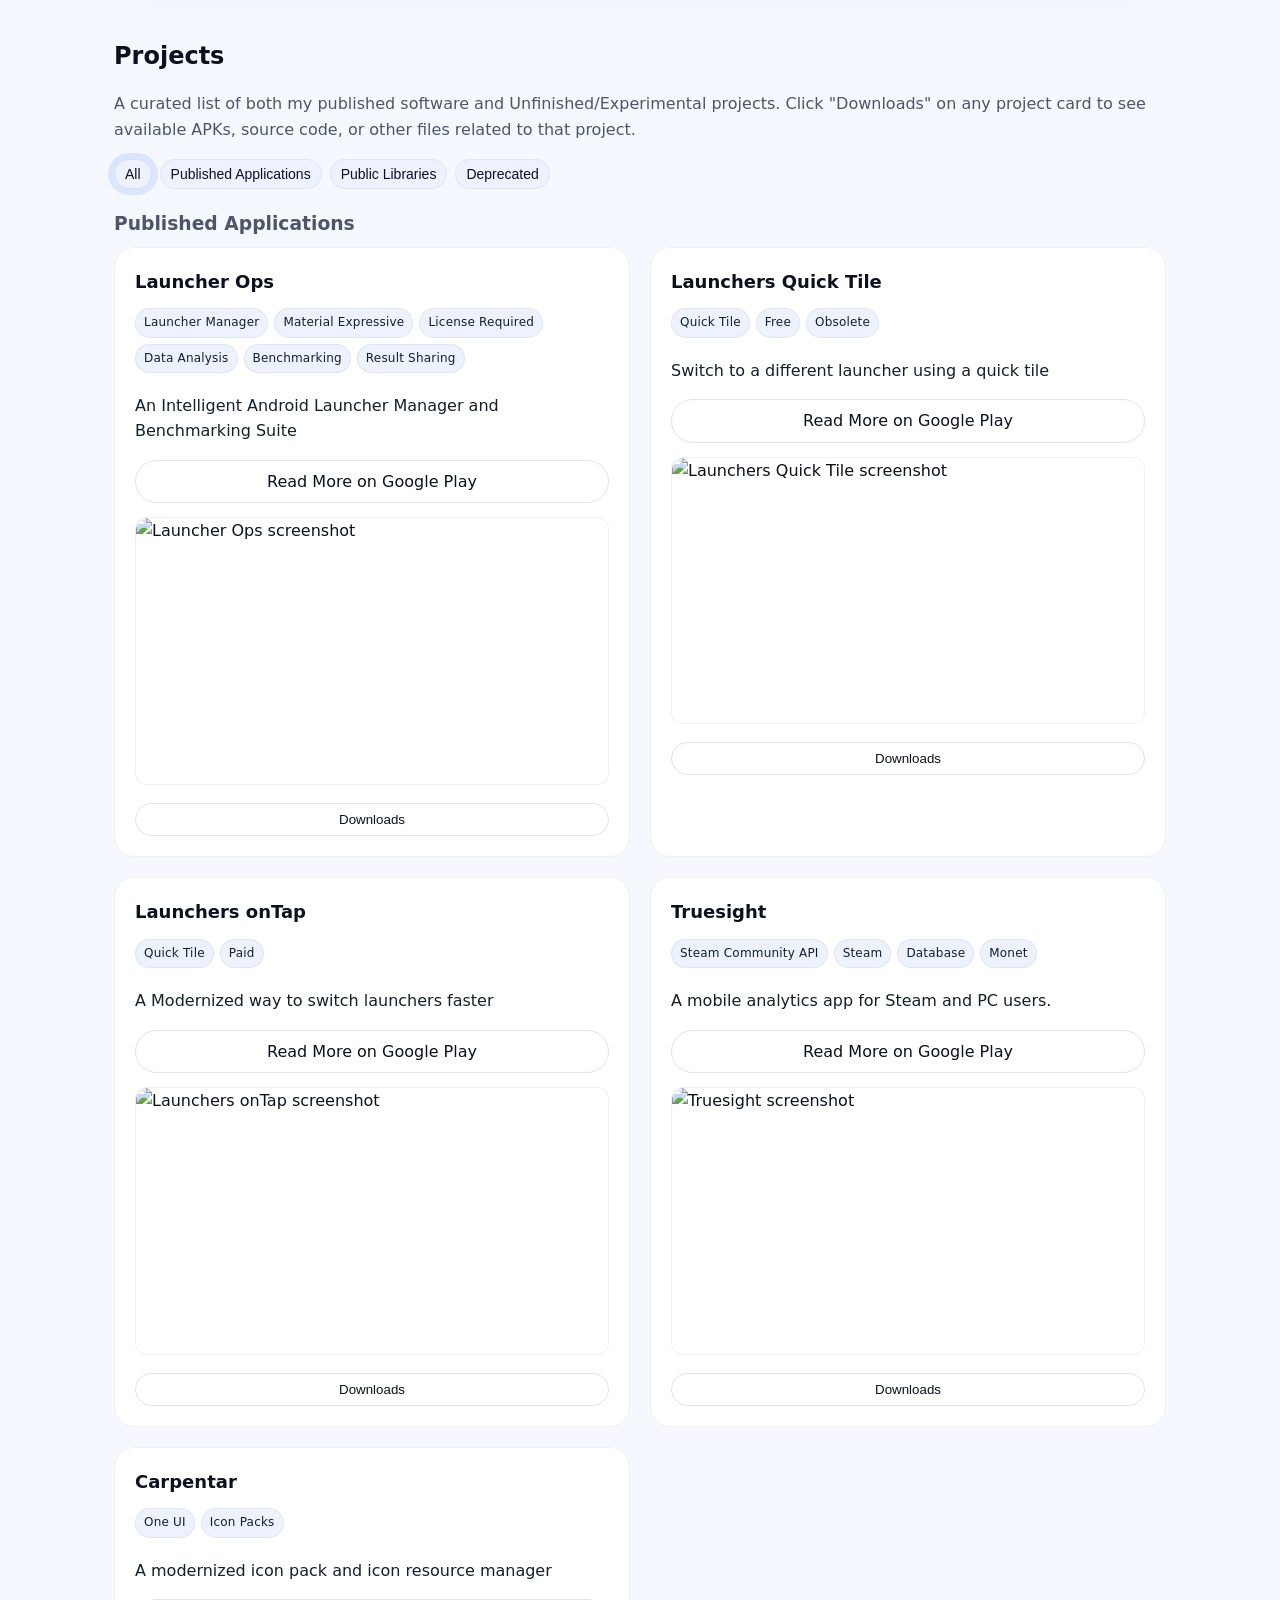
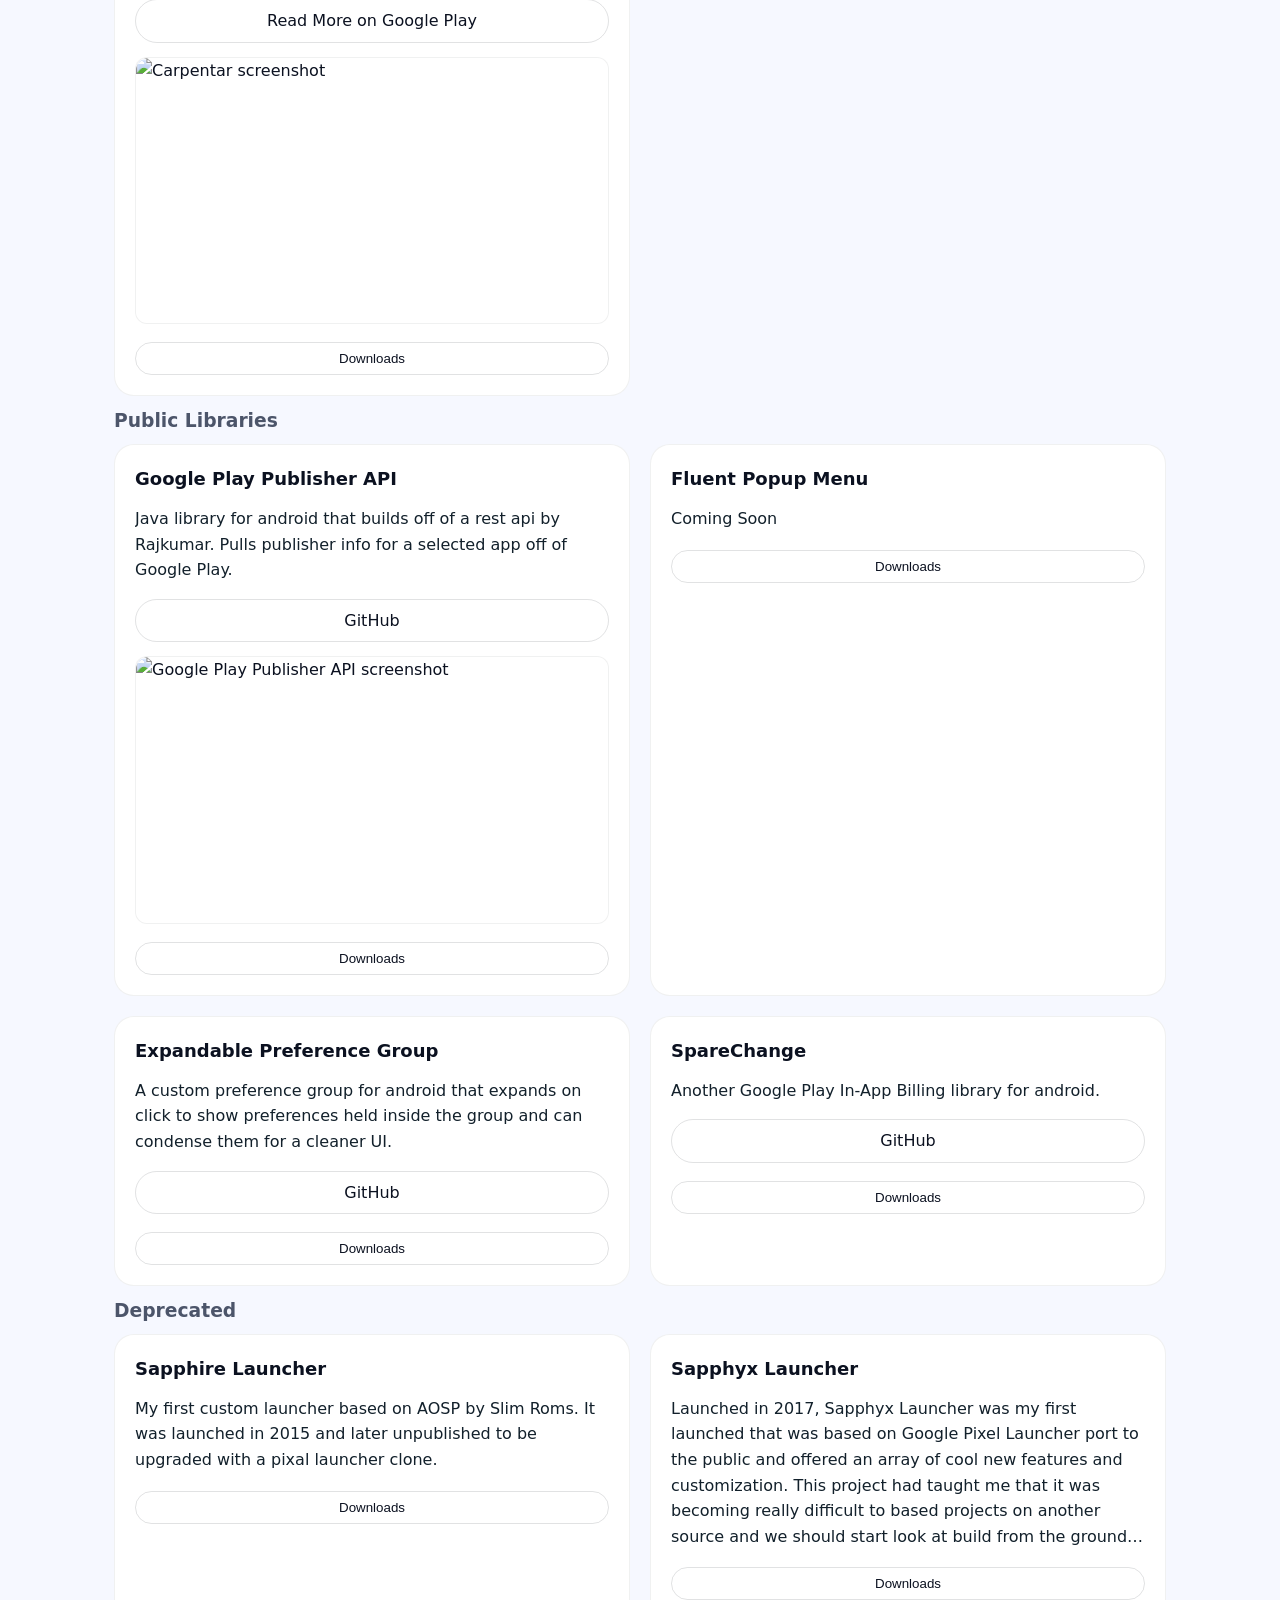
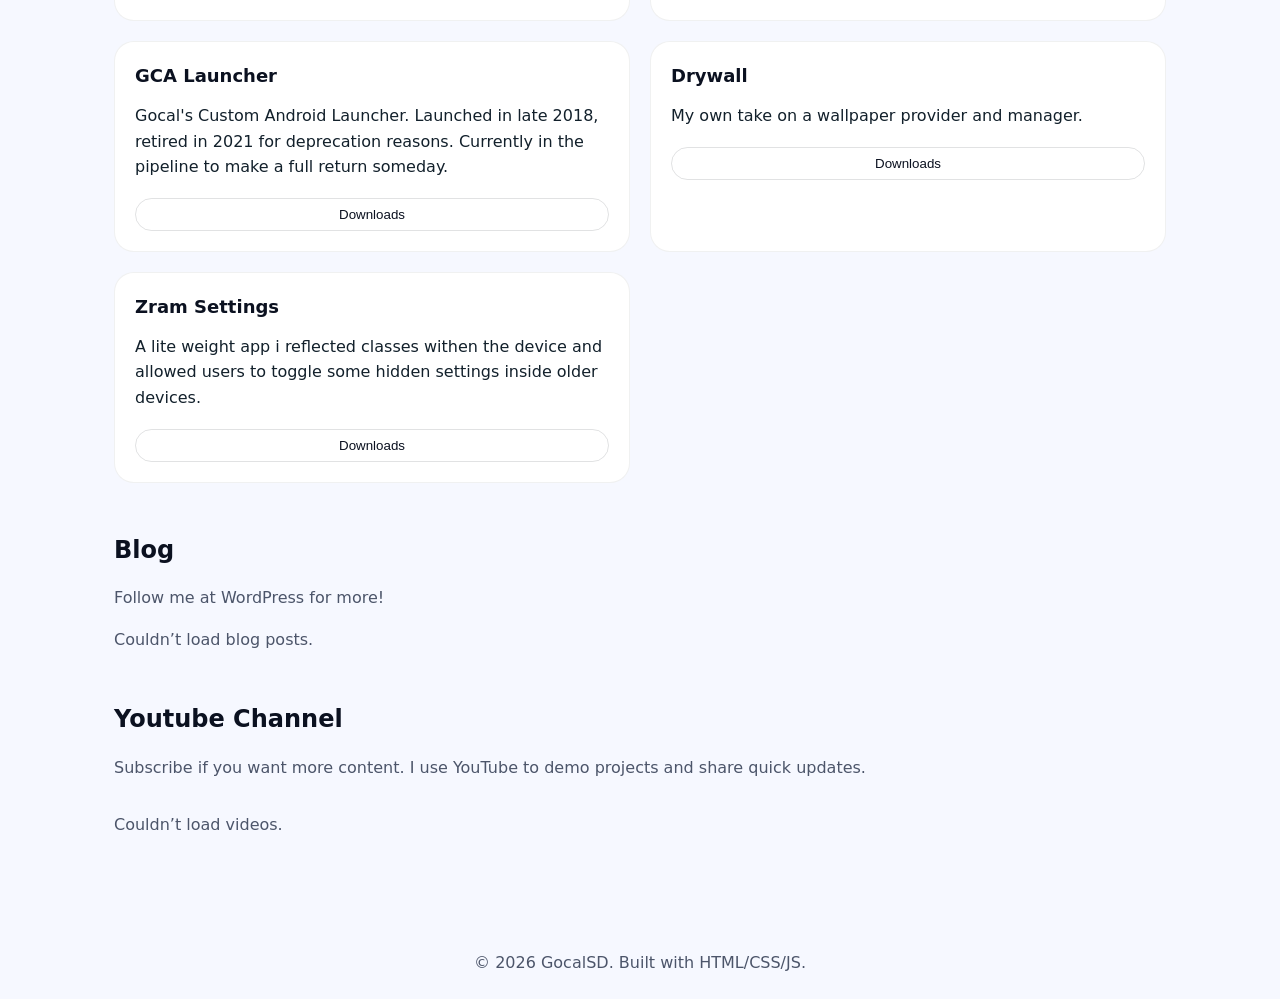
==== commit 8f16a6bf: "Remove Telegram link from index.html Removed Telegram contact link from hero actions." ====
--- a/index.html
+++ b/index.html
@@ -546,13 +546,12 @@
 
         <div class="hero-actions">
           <a class="btn" href="mailto:rgocal09@gmail.com">Contact</a>
-          <a class="btn" href="t.me/@rgocal" target="_blank" rel="noopener">Telegram</a>
           <a class="btn" href="https://www.facebook.com/GocalSoftwareDevelopment/" target="_blank" rel="noopener">Facebook Community</a>
           <a class="btn" href="https://play.google.com/store/apps/dev?id=8934848548747347540" target="_blank" rel="noopener">Google Play</a>
           <a class="btn" href="https://github.com/rgocal" target="_blank" rel="noopener">GitHub</a>
           <a class="btn" href="https://www.linkedin.com/in/ryan-gocal-28682119a/" target="_blank" rel="noopener">LinkedIn</a>
           <a class="btn" href="https://www.tiktok.com/@dracos_aura" target="_blank" rel="noopener">TikTok</a>
-          <a class="btn" href="https://www.dropbox.com/scl/fi/iufq7byceko6vnq0o2hbf/app-release.apk?rlkey=dbst460pf4xxpfjm5hvyg1787&st=k2vilqnc&dl=0" target="_blank" rel="noopener">Download GSD Mobile</a>
+          <a class="btn" href="https://github.com/rgocal/rgocal.github.io/raw/refs/heads/main/app-release.apk" target="_blank" rel="noopener">Download GSD Mobile</a>
         </div>
 
         <div class="hero-objectives" id="objectivesList" aria-live="polite"></div>
